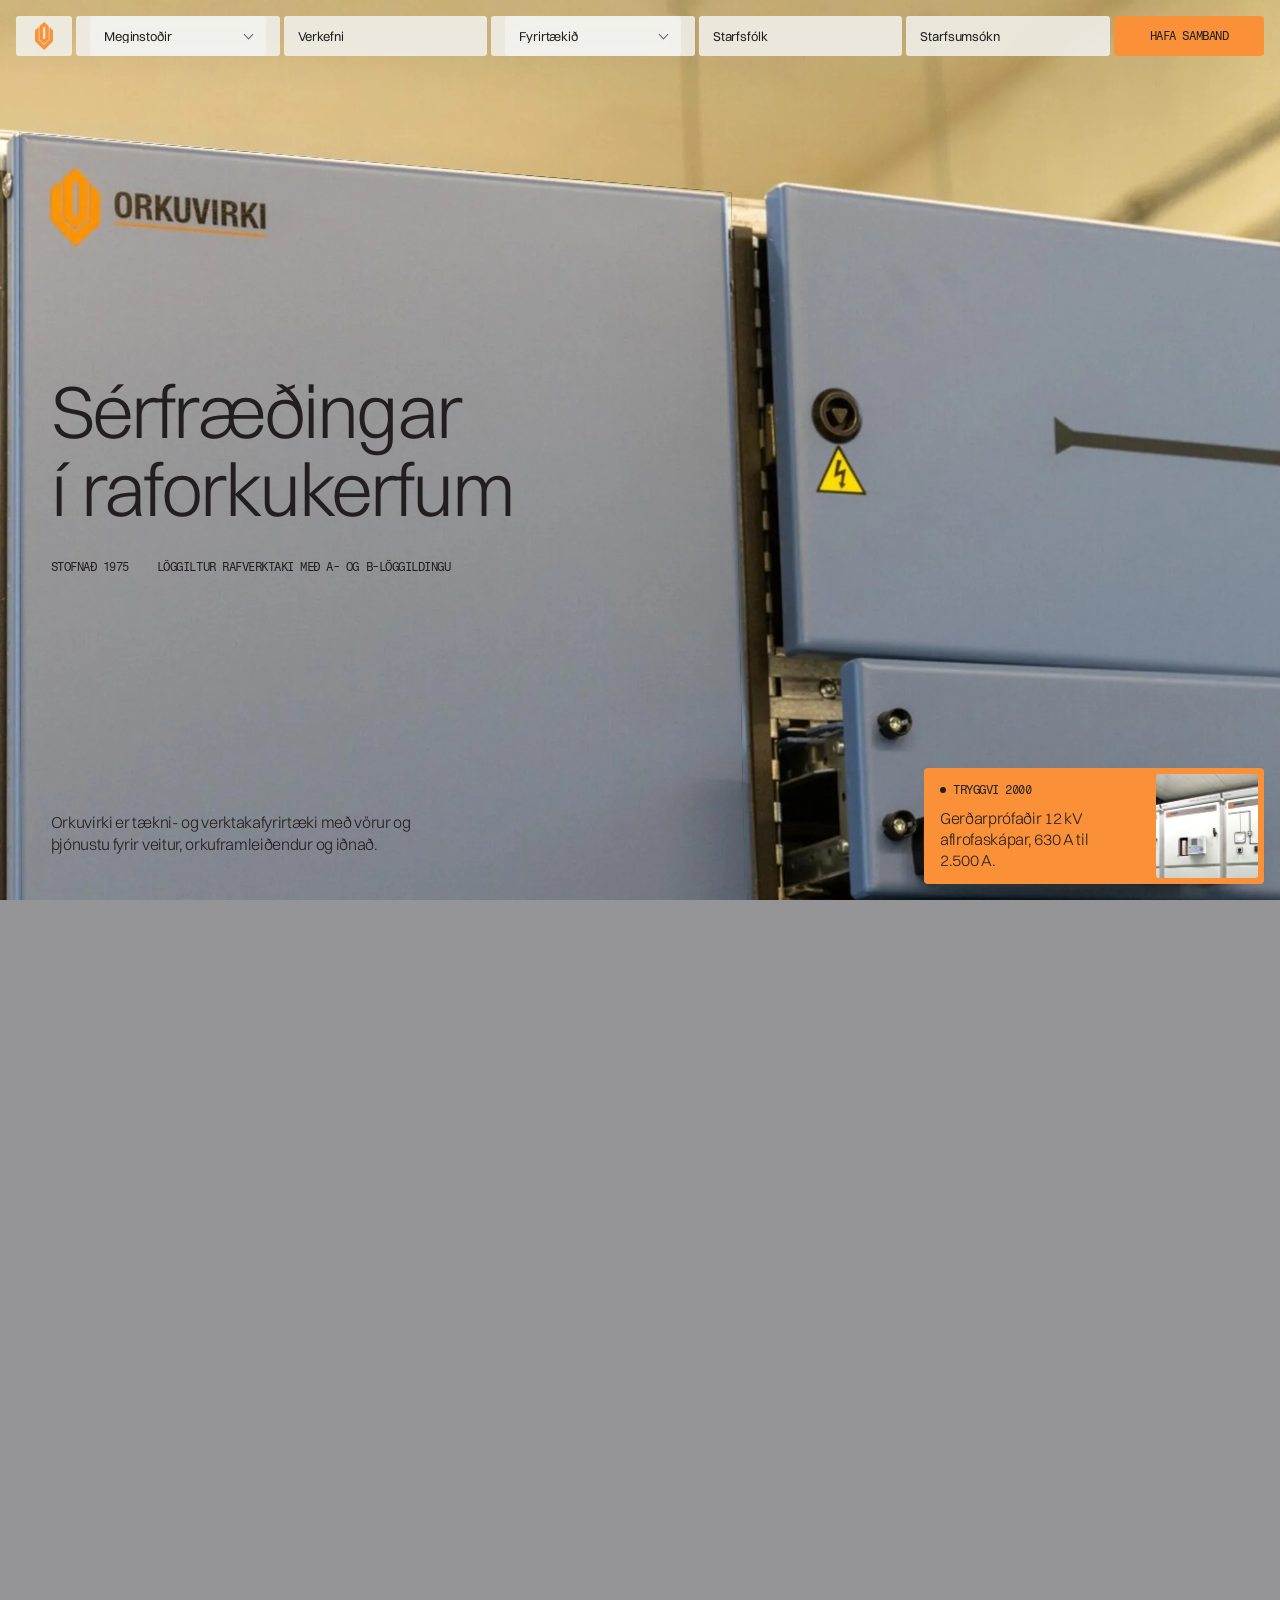
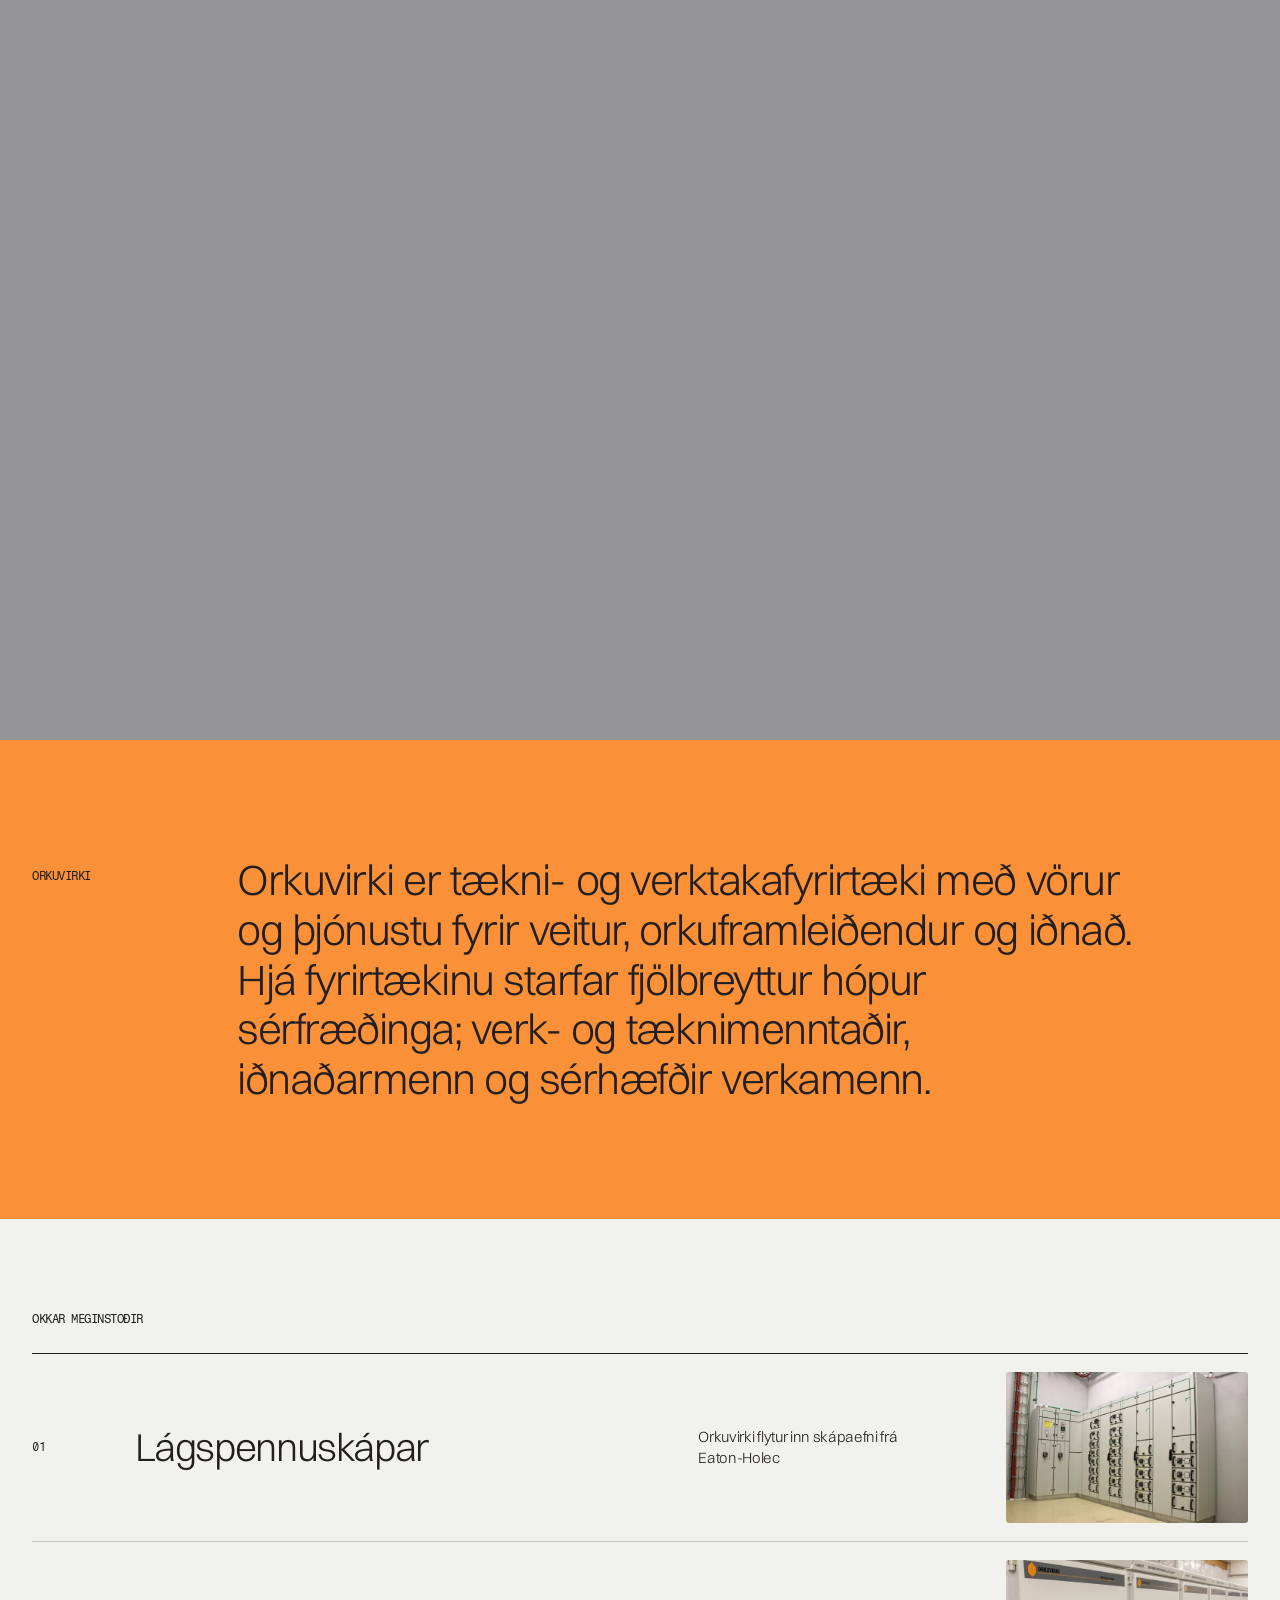
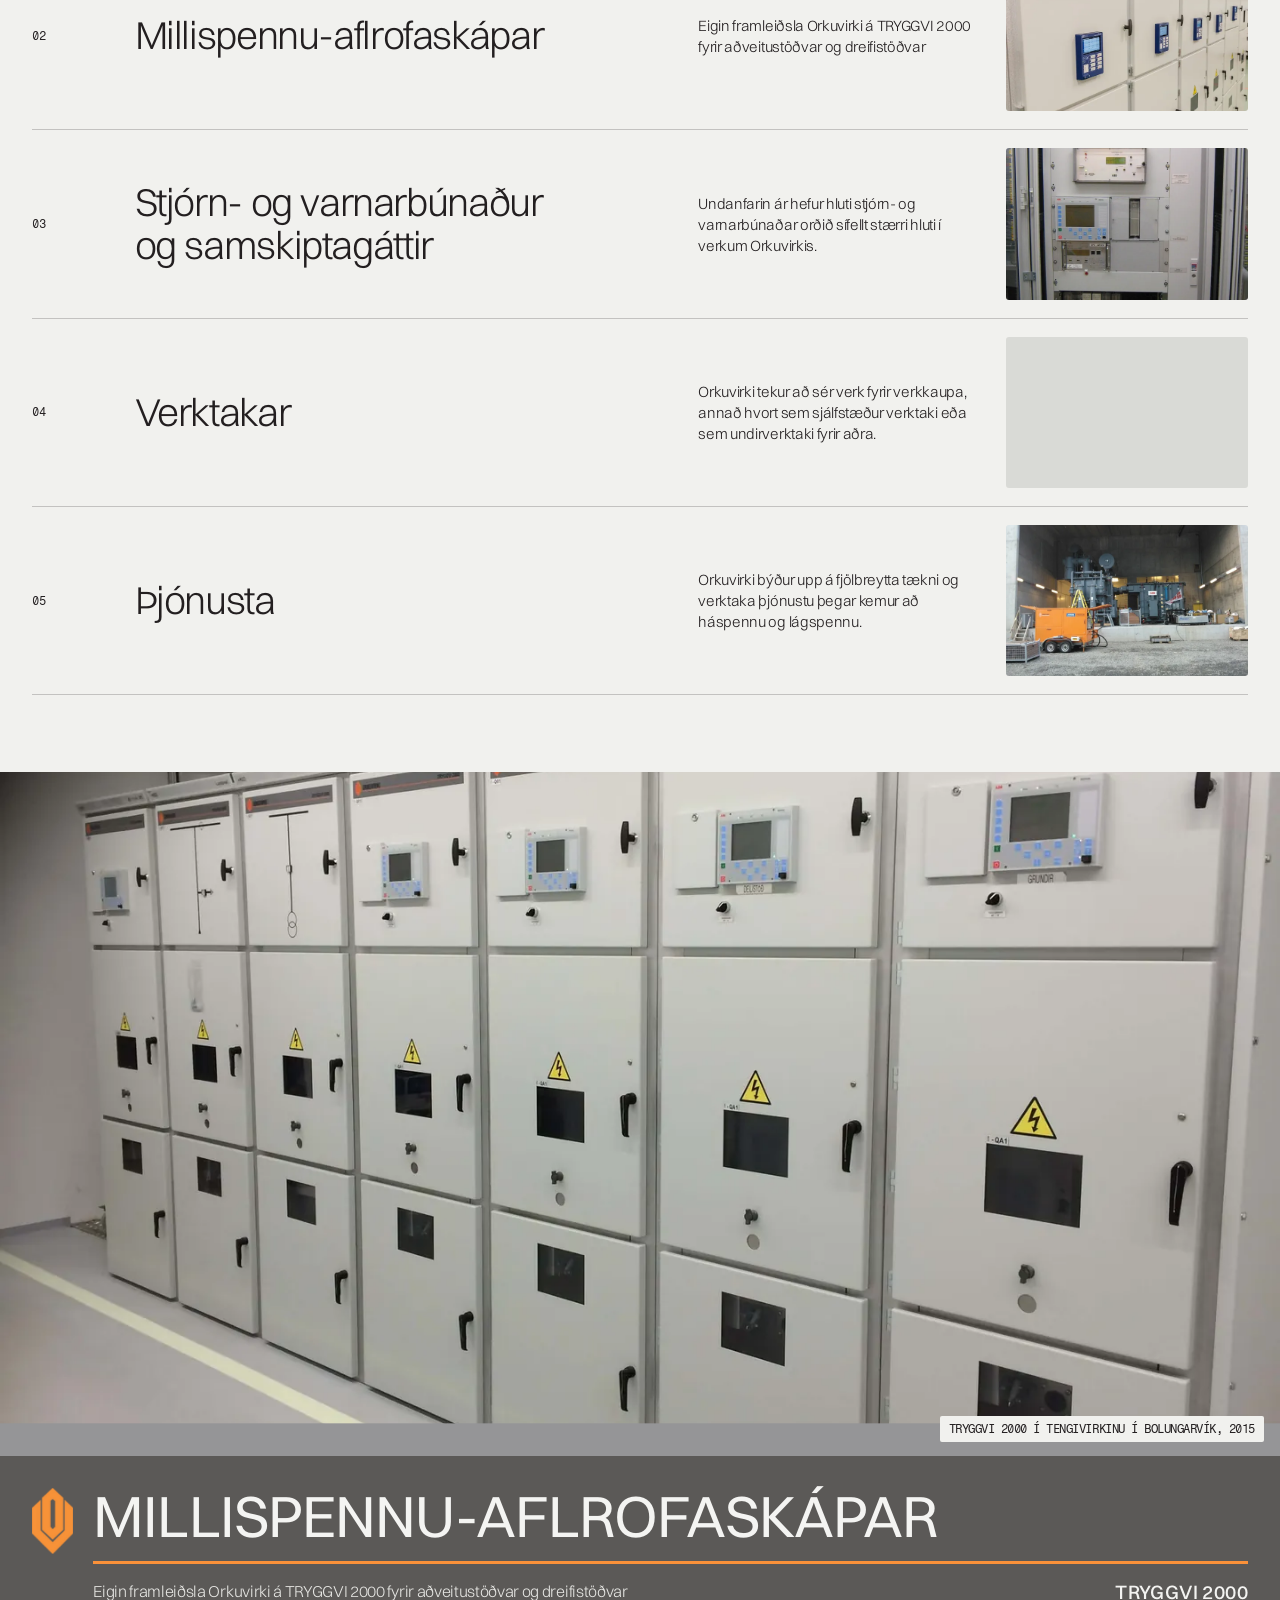
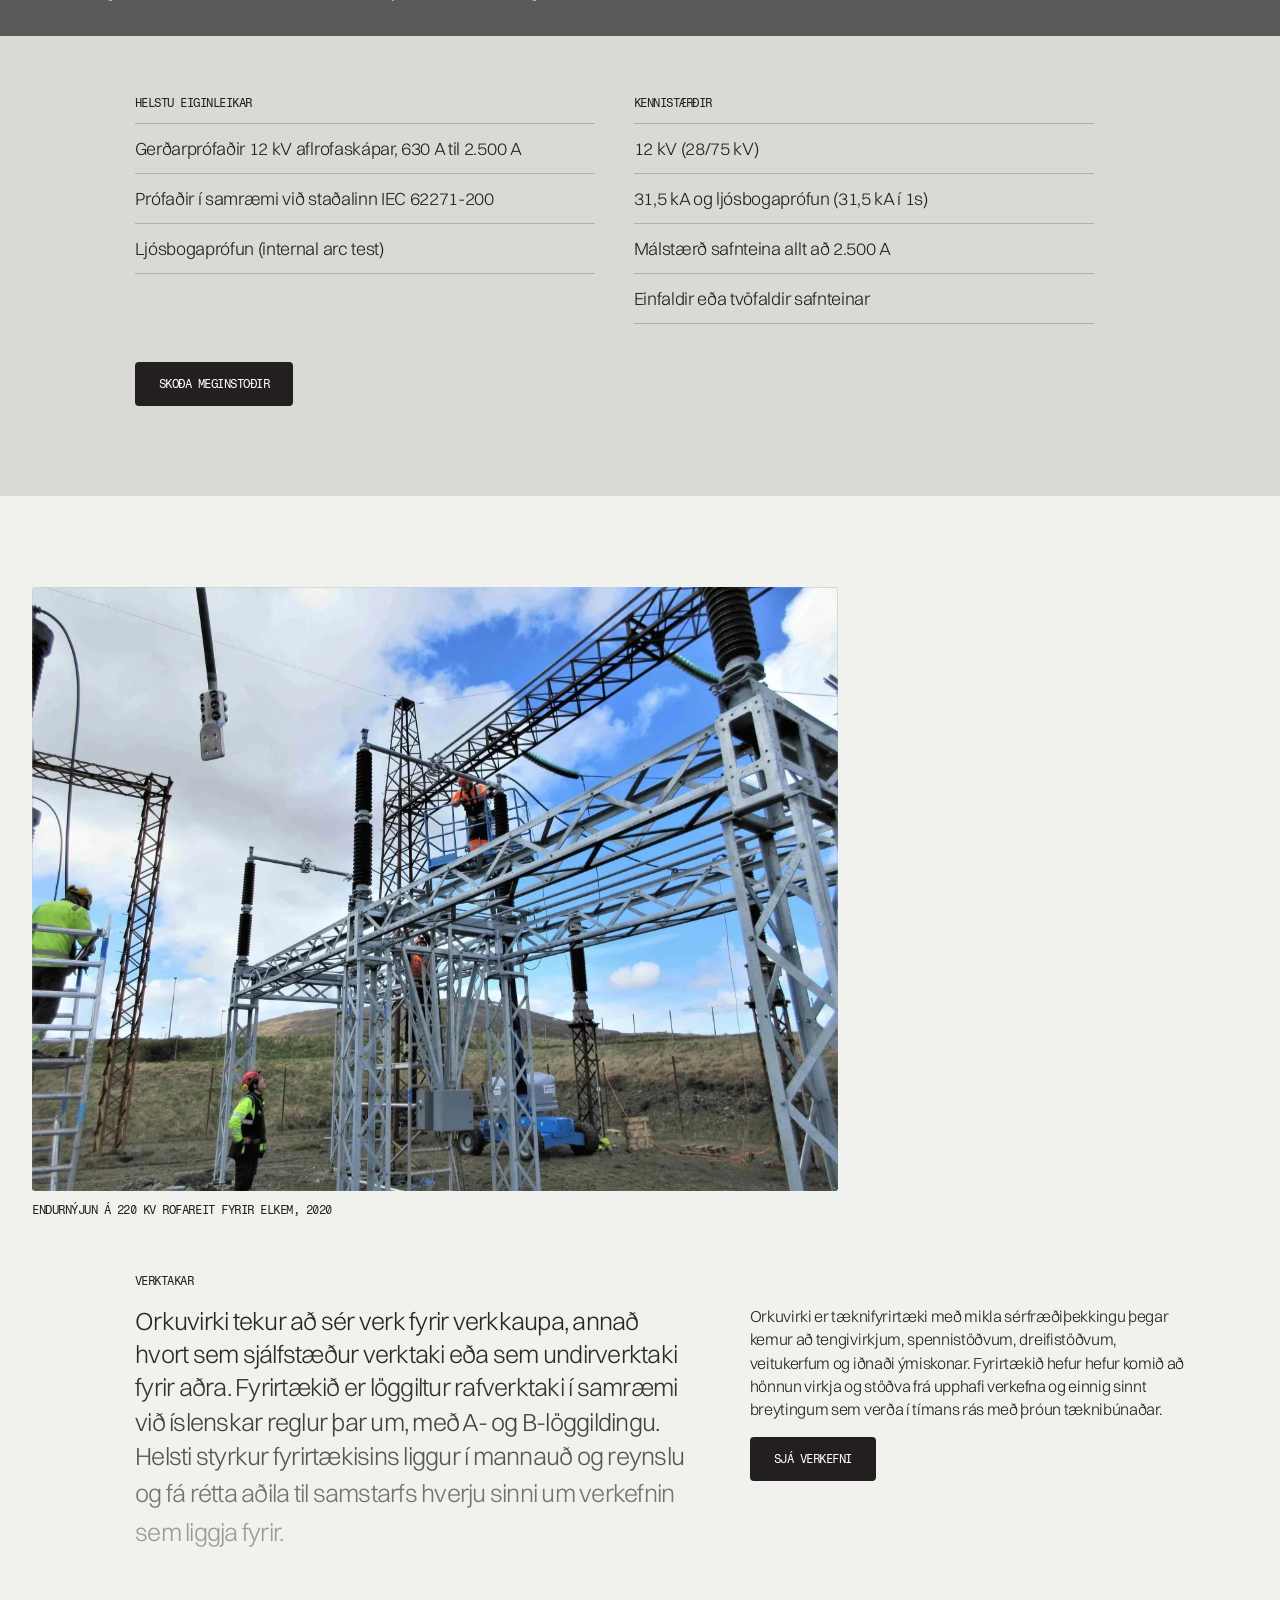
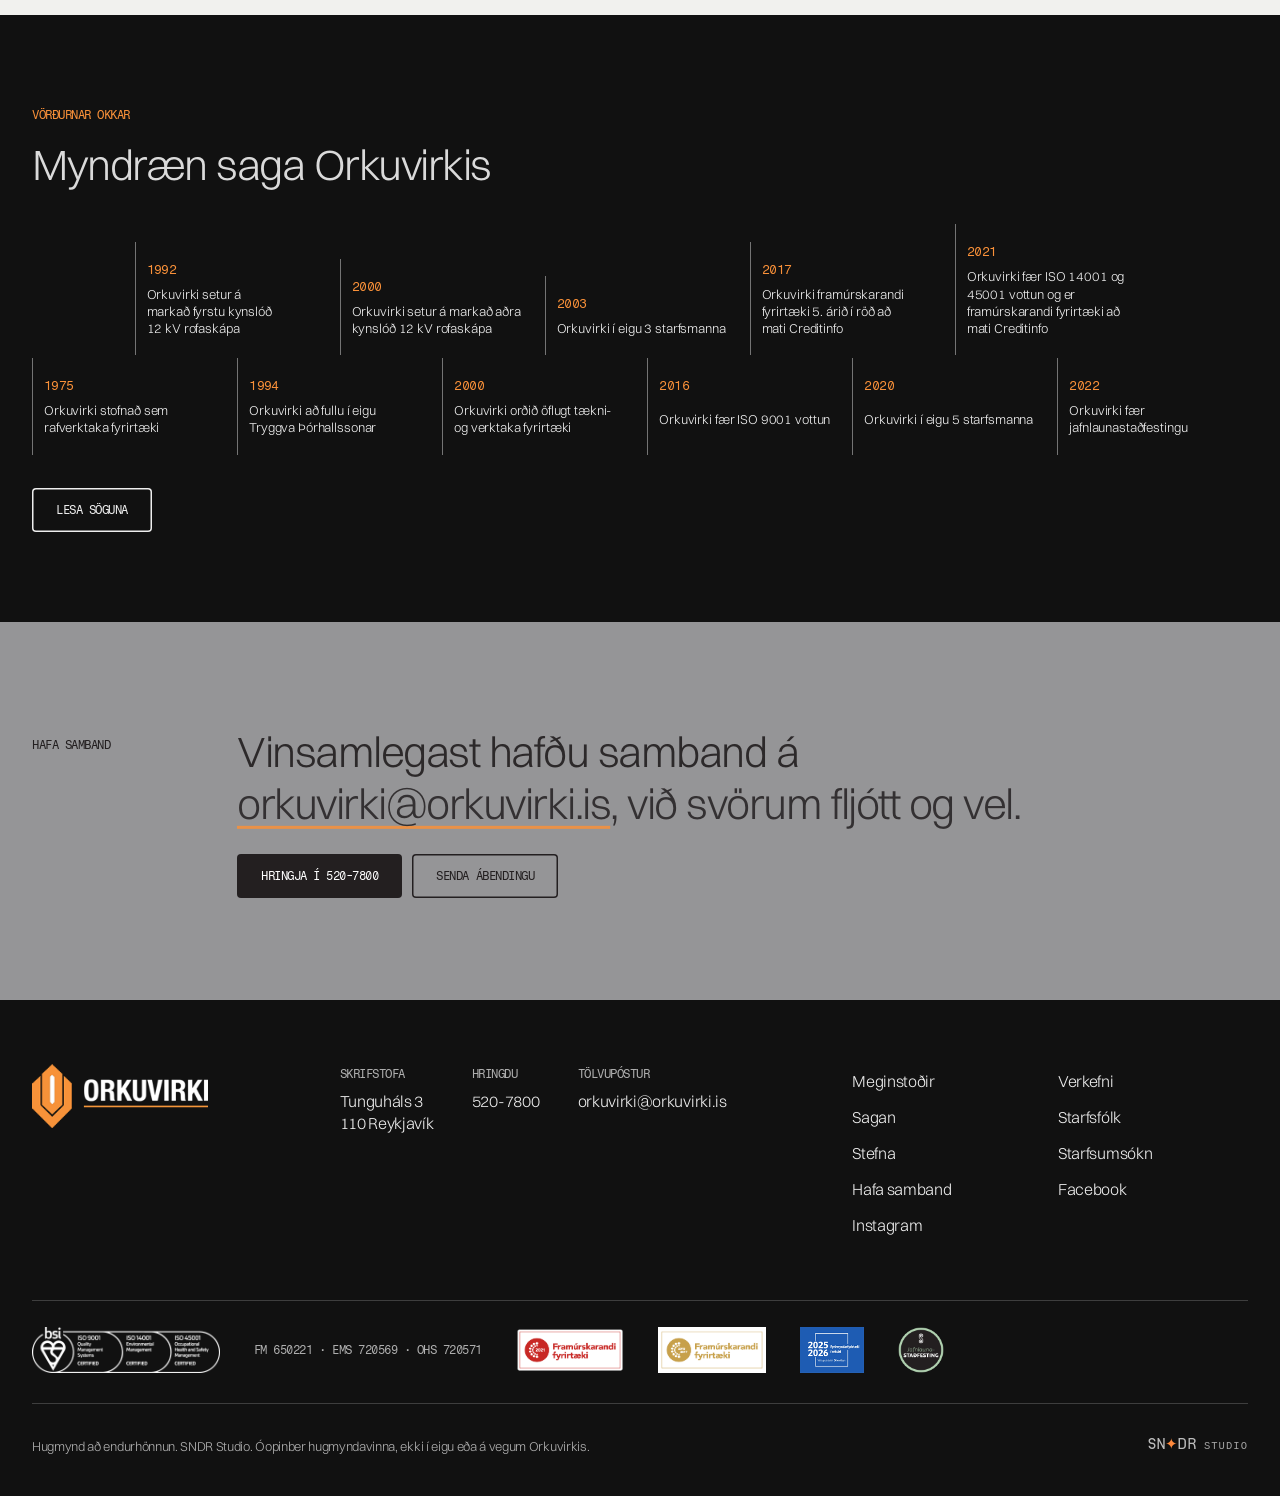
==== index.html @ f38d000d "Deploy cabbf02 (noindex preview)" ====
<!doctype html>
<html lang="is">
<head>
<meta charset="utf-8">
<meta name="viewport" content="width=device-width, initial-scale=1">
<meta name="robots" content="noindex, nofollow">
<title>Orkuvirki | Sérfræðingar í raforkukerfum</title>
<meta name="description" content="Orkuvirki er tækni- og verktakafyrirtæki með vörur og þjónustu fyrir veitur, orkuframleiðendur og iðnað.">
<meta name="theme-color" content="#231f20">
<link rel="icon" type="image/png" sizes="32x32" href="./assets/img/brand/favicon-32.png">
<link rel="apple-touch-icon" sizes="180x180" href="./assets/img/brand/favicon-180.png">
<script>(function () {
  var root = document.documentElement;
  function set(v) { if (root.getAttribute('data-input') !== v) root.setAttribute('data-input', v); }
  addEventListener('pointerdown', function () { set('pointer'); }, true);
  addEventListener('keydown', function (e) {
    if (e.key === 'Shift' || e.key === 'Control' || e.key === 'Alt' || e.key === 'Meta') return;
    set('key');
  }, true);
})();</script>
<script>(function(d){d.classList.add('js');if(!matchMedia('(prefers-reduced-motion: reduce)').matches){d.classList.add('js-motion','pre');setTimeout(function(){d.classList.remove('pre');if(!window.__ovReady)d.classList.remove('js-motion')},4000)}})(document.documentElement)</script>
<link rel="preload" href="./assets/fonts/Switzer-Light.woff2" as="font" type="font/woff2" crossorigin>
<link rel="stylesheet" href="./assets/css/site.css?mwedfxf2">
<link rel="stylesheet" href="./assets/css/sndr.css?mwedfxf2">
</head>
<body class="is-home">
<a class="skip" href="#efni">Beint í efni</a>
<div class="awning" aria-hidden="true"></div>
<header class="bar">
  <a class="bar_tile" href="./" aria-label="Orkuvirki, forsíða"><img class="bar_mark" src="./assets/img/brand/mark.png" width="88" height="142" alt=""><img class="bar_logo" src="./assets/img/brand/logo-light.png" width="220" height="80" alt=""></a>
  <nav class="bar_nav" aria-label="Aðalvalmynd">
      <div class="seg has-menu"><button class="seg_btn" type="button" aria-expanded="false" aria-controls="menu-0"><span>Meginstoðir</span><i aria-hidden="true"></i></button>
        <div class="seg_panel" id="menu-0" tabindex="-1" inert><a href="./meginstodir/">Allar meginstoðir</a><a href="./meginstodir/#lagspennuskapar">Lágspennuskápar</a><a href="./meginstodir/#millispennuskapar">Millispennu-aflrofaskápar</a><a href="./meginstodir/#stjornbunadur">Stjórn- og varnarbúnaður og samskiptagáttir</a><a href="./meginstodir/#verktakar">Verktakar</a><a href="./meginstodir/#thjonusta">Þjónusta</a></div></div>
      <a class="seg" href="./verkefni/"><span>Verkefni</span></a>
      <div class="seg has-menu"><button class="seg_btn" type="button" aria-expanded="false" aria-controls="menu-2"><span>Fyrirtækið</span><i aria-hidden="true"></i></button>
        <div class="seg_panel" id="menu-2" tabindex="-1" inert><a href="./sagan/">Sagan</a><a href="./stefna/">Stefna</a></div></div>
      <a class="seg" href="./starfsfolk/"><span>Starfsfólk</span></a>
      <a class="seg" href="./starfsumsokn/"><span>Starfsumsókn</span></a>
  </nav>
  <a class="bar_cta btn btn--orange" href="./hafa-samband/"><span>Hafa samband</span></a>
  <button class="burger" type="button" aria-expanded="false" aria-controls="sheet" aria-label="Opna valmynd"><span></span><span></span></button>
</header>
<div class="sheet" id="sheet" tabindex="-1" inert>
  <nav class="sheet_nav" aria-label="Valmynd"><div class="sheet_group"><p class="mono">Meginstoðir</p><a href="./meginstodir/">Allar meginstoðir</a><a href="./meginstodir/#lagspennuskapar">Lágspennuskápar</a><a href="./meginstodir/#millispennuskapar">Millispennu-aflrofaskápar</a><a href="./meginstodir/#stjornbunadur">Stjórn- og varnarbúnaður og samskiptagáttir</a><a href="./meginstodir/#verktakar">Verktakar</a><a href="./meginstodir/#thjonusta">Þjónusta</a></div><a class="sheet_big" href="./verkefni/">Verkefni</a><div class="sheet_group"><p class="mono">Fyrirtækið</p><a href="./sagan/">Sagan</a><a href="./stefna/">Stefna</a></div><a class="sheet_big" href="./starfsfolk/">Starfsfólk</a><a class="sheet_big" href="./starfsumsokn/">Starfsumsókn</a><a class="sheet_big" href="./hafa-samband/">Hafa samband</a></nav>
  <p class="sheet_foot"><a href="tel:+3545207800">520-7800</a><a href="mailto:orkuvirki@orkuvirki.is">orkuvirki@orkuvirki.is</a></p>
</div>
<main id="efni">

<section class="door" data-door>
  <div class="door_stage">
    <div class="door_media">
      <img class="door_base" src="./assets/img/door-1920.webp" srcset="./assets/img/door-1200.webp 1200w, ./assets/img/door-1920.webp 1920w" sizes="(min-aspect-ratio: 3/2) 100vw, 150vh" width="1920" height="1280" alt="Skáphurð með merki Orkuvirkis" fetchpriority="high" decoding="async">
      <div class="door_inside">
        <img class="door_cu" src="./assets/img/busbar-1200.webp" srcset="./assets/img/busbar-800.webp 800w, ./assets/img/busbar-1200.webp 1200w" sizes="(min-width: 834px) 56vw, 100vw" width="1200" height="1800" alt="" fetchpriority="high" decoding="async">
        <div class="door_in">
          <p class="d2">Eigin framleiðsla<br>og uppsetning</p>
          <p class="door_in-p">Eigin framleiðsla er einkum gerðarprófaðir aflrofaskápar fyrir háspennu, 12 kV.</p>
        </div>
      </div>
      <div class="door_leaf">
        <img src="./assets/img/door-1920.webp" srcset="./assets/img/door-1200.webp 1200w, ./assets/img/door-1920.webp 1920w" sizes="(min-aspect-ratio: 3/2) 100vw, 150vh" width="1920" height="1280" alt="" fetchpriority="high" decoding="async">
        <div class="door_copy">
          <h1 class="door_h1">Sérfræðingar<br>í raforkukerfum</h1>
          <p class="mono door_spec"><span>Stofnað 1975</span><span>Löggiltur rafverktaki með A- og B-löggildingu</span></p>
          <p class="door_lede">Orkuvirki er tækni- og verktakafyrirtæki með vörur og þjónustu fyrir veitur, orkuframleiðendur og iðnað.</p>
        </div>
      </div>
    </div>
    <a class="card" href="./meginstodir/#millispennuskapar">
      <span class="mono card_l" translate="no">Tryggvi 2000</span>
      <span class="card_p">Gerðarprófaðir 12&nbsp;kV aflrofaskápar, 630&nbsp;A til 2.500&nbsp;A.</span>
      <span class="card_th"><img src="./assets/img/tryggvi-front-800.webp" width="800" height="1168" alt="" fetchpriority="high" decoding="async"></span>
    </a>
  </div>
</section>
<section class="inside-static">
  <img src="./assets/img/busbar-1200.webp" srcset="./assets/img/busbar-800.webp 800w, ./assets/img/busbar-1200.webp 1200w" sizes="100vw" width="1200" height="1800" alt="Koparteinar og einangrarar inni í aflrofaskáp" loading="lazy" decoding="async">
  <div><p class="d2">Eigin framleiðsla og uppsetning</p><p>Eigin framleiðsla er einkum gerðarprófaðir aflrofaskápar fyrir háspennu, 12 kV.</p></div>
</section>

<section class="statement">
  <p class="mono">Orkuvirki</p>
  <p class="statement_p" data-lines="ink">Orkuvirki er tækni- og verktakafyrirtæki með vörur og þjónustu fyrir veitur, orkuframleiðendur og iðnað. Hjá fyrirtækinu starfar fjölbreyttur hópur sérfræðinga; verk- og tæknimenntaðir, iðnaðarmenn og sérhæfðir verkamenn.</p>
</section>

<section class="pillars" aria-labelledby="pillars-h">
  <h2 class="mono" id="pillars-h">Okkar meginstoðir</h2>
  <ol class="prows">
    <li><a class="prow" href="./meginstodir/#lagspennuskapar" data-row>
      <span class="mono prow_n">01</span>
      <span class="prow_t">Lágspennuskápar</span>
      <span class="prow_s">Orkuvirki flytur inn skápaefni frá Eaton-Holec</span>
      <span class="prow_pic"><img src="./assets/img/lowvoltage-1200.webp" srcset="./assets/img/lowvoltage-640.webp 640w, ./assets/img/lowvoltage-1200.webp 1200w" sizes="(min-width: 834px) 18vw, 92vw" width="1200" height="832" alt="Lágspennuskápar í tengirými" loading="lazy" decoding="async"></span>
    </a></li>
    <li><a class="prow" href="./meginstodir/#millispennuskapar" data-row>
      <span class="mono prow_n">02</span>
      <span class="prow_t">Millispennu-aflrofaskápar</span>
      <span class="prow_s">Eigin framleiðsla Orkuvirki á TRYGGVI 2000 fyrir aðveitustöðvar og dreifistöðvar</span>
      <span class="prow_pic"><img src="./assets/img/tryggvi-plate-1200.webp" srcset="./assets/img/tryggvi-plate-640.webp 640w, ./assets/img/tryggvi-plate-1200.webp 1200w" sizes="(min-width: 834px) 18vw, 92vw" width="1200" height="800" alt="TRYGGVI 2000 aflrofaskápar með merki Orkuvirkis" loading="lazy" decoding="async"></span>
    </a></li>
    <li><a class="prow" href="./meginstodir/#stjornbunadur" data-row>
      <span class="mono prow_n">03</span>
      <span class="prow_t">Stjórn- og varnarbúnaður og samskiptagáttir</span>
      <span class="prow_s">Undanfarin ár hefur hluti stjórn- og varnarbúnaðar orðið sífellt stærri hluti í verkum Orkuvirkis.</span>
      <span class="prow_pic"><img src="./assets/img/relay-900.webp" srcset="./assets/img/relay-640.webp 640w, ./assets/img/relay-900.webp 900w" sizes="(min-width: 834px) 18vw, 92vw" width="900" height="1200" alt="Stjórn- og varnarbúnaður í skáp" loading="lazy" decoding="async"></span>
    </a></li>
    <li><a class="prow" href="./meginstodir/#verktakar" data-row>
      <span class="mono prow_n">04</span>
      <span class="prow_t">Verktakar</span>
      <span class="prow_s">Orkuvirki tekur að sér verk fyrir verkkaupa, annað hvort sem sjálfstæður verktaki eða sem undirverktaki fyrir aðra.</span>
      <span class="prow_pic"><img src="./assets/img/elkem-1-1200.webp" srcset="./assets/img/elkem-1-640.webp 640w, ./assets/img/elkem-1-1200.webp 1200w" sizes="(min-width: 834px) 18vw, 92vw" width="1200" height="900" alt="Starfsmenn Orkuvirkis við 220&nbsp;kV rofareit" loading="lazy" decoding="async"></span>
    </a></li>
    <li><a class="prow" href="./meginstodir/#thjonusta" data-row>
      <span class="mono prow_n">05</span>
      <span class="prow_t">Þjónusta</span>
      <span class="prow_s">Orkuvirki býður upp á fjölbreytta tækni og verktaka þjónustu þegar kemur að háspennu og lágspennu.</span>
      <span class="prow_pic"><img src="./assets/img/transformer-1200.webp" srcset="./assets/img/transformer-640.webp 640w, ./assets/img/transformer-1200.webp 1200w" sizes="(min-width: 834px) 18vw, 92vw" width="1200" height="900" alt="Spennir og olíuhreinsibúnaður í stöðvarhúsi" loading="lazy" decoding="async"></span>
    </a></li>
  </ol>
</section>

<section class="tryggvi">
  <figure class="tryggvi_pic"><img src="./assets/img/tryggvi-row-2400.webp" srcset="./assets/img/tryggvi-row-1440.webp 1440w, ./assets/img/tryggvi-row-2400.webp 2400w" sizes="100vw" width="2400" height="1800" alt="Röð af TRYGGVI 2000 aflrofaskápum" loading="lazy" decoding="async" data-parallax>
    <figcaption class="mono">TRYGGVI 2000 í tengivirkinu í Bolungarvík, 2015</figcaption></figure>
  <div class="plate" data-plate>
    <img class="plate_mark" src="./assets/img/brand/mark.png" width="88" height="142" alt="">
    <h2 class="plate_title">Millispennu-aflrofaskápar</h2>
    <span class="plate_rule" aria-hidden="true"></span>
    <p class="plate_sub">Eigin framleiðsla Orkuvirki á TRYGGVI 2000 fyrir aðveitustöðvar og dreifistöðvar</p>
    <p class="plate_tag" translate="no">TRYGGVI 2000</p>
  </div>
  <div class="tryggvi_body">
    <div class="rating" data-rating>
      <div class="rating_g"><p class="mono">Helstu eiginleikar</p><ul class="rating_l"><li>Gerðarprófaðir 12&nbsp;kV aflrofaskápar, 630&nbsp;A til 2.500&nbsp;A</li><li>Prófaðir í samræmi við staðalinn IEC 62271-200</li><li>Ljósbogaprófun (internal arc test)</li></ul></div>
      <div class="rating_g"><p class="mono">Kennistærðir</p><ul class="rating_l"><li>12&nbsp;kV (28/75&nbsp;kV)</li><li>31,5&nbsp;kA og ljósbogaprófun (31,5&nbsp;kA í 1s)</li><li>Málstærð safnteina allt að 2.500&nbsp;A</li><li>Einfaldir eða tvöfaldir safnteinar</li></ul></div>
    </div>
    <a class="btn btn--ink" href="./meginstodir/#millispennuskapar"><span>Skoða meginstoðir</span></a>
  </div>
</section>

<section class="contract">
  <figure class="contract_a" data-rise><img src="./assets/img/elkem-1-1200.webp" srcset="./assets/img/elkem-1-640.webp 640w, ./assets/img/elkem-1-1200.webp 1200w" sizes="(min-width: 834px) 64vw, 100vw" width="1200" height="900" alt="Unnið við 220&nbsp;kV rofareit á Grundartanga" loading="lazy" decoding="async"></figure>
  <figure class="contract_b" data-rise><img src="./assets/img/elkem-4-900.webp" srcset="./assets/img/elkem-4-640.webp 640w, ./assets/img/elkem-4-900.webp 900w" sizes="(min-width: 834px) 32vw, 100vw" width="900" height="1200" alt="Starfsmaður Orkuvirkis í lyftu við rofareitinn" loading="lazy" decoding="async"></figure>
  <p class="mono contract_cap">Endurnýjun á 220 kV rofareit fyrir Elkem, 2020</p>
  <div class="contract_l"><p class="mono">Verktakar</p><p class="d3" data-lines>Orkuvirki tekur að sér verk fyrir verkkaupa, annað hvort sem sjálfstæður verktaki eða sem undirverktaki fyrir aðra. Fyrirtækið er löggiltur rafverktaki í samræmi við íslenskar reglur þar um, með A- og B-löggildingu. Helsti styrkur fyrirtækisins liggur í mannauð og reynslu og fá rétta aðila til samstarfs hverju sinni um verkefnin sem liggja fyrir.</p></div>
  <div class="contract_r"><p data-fade>Orkuvirki er tæknifyrirtæki með mikla sérfræðiþekkingu þegar kemur að tengivirkjum, spennistöðvum, dreifistöðvum, veitukerfum og iðnaði ýmiskonar. Fyrirtækið hefur hefur komið að hönnun virkja og stöðva frá upphafi verkefna og einnig sinnt breytingum sem verða í tímans rás með þróun tæknibúnaðar.</p><p data-fade><a class="btn btn--ink" href="./verkefni/"><span>Sjá verkefni</span></a></p></div>
</section>

<section class="tl" aria-labelledby="tl-h">
  <div class="tl_head"><p class="mono">Vörðurnar okkar</p><h2 class="d2" id="tl-h" data-lines>Myndræn saga Orkuvirkis</h2></div>
  <ol class="tl_list" data-timeline><li><span class="tl_y mono">1975</span><span class="tl_t">Orkuvirki stofnað sem rafverktaka fyrirtæki</span></li><li><span class="tl_y mono">1992</span><span class="tl_t">Orkuvirki setur á markað fyrstu kynslóð 12&nbsp;kV rofaskápa</span></li><li><span class="tl_y mono">1994</span><span class="tl_t">Orkuvirki að fullu í eigu Tryggva Þórhallssonar</span></li><li><span class="tl_y mono">2000</span><span class="tl_t">Orkuvirki setur á markað aðra kynslóð 12&nbsp;kV rofaskápa</span></li><li><span class="tl_y mono">2000</span><span class="tl_t">Orkuvirki orðið öflugt tækni- og verktaka fyrirtæki</span></li><li><span class="tl_y mono">2003</span><span class="tl_t">Orkuvirki í eigu 3 starfsmanna</span></li><li><span class="tl_y mono">2016</span><span class="tl_t">Orkuvirki fær ISO 9001 vottun</span></li><li><span class="tl_y mono">2017</span><span class="tl_t">Orkuvirki framúrskarandi fyrirtæki 5. árið í röð að mati Creditinfo</span></li><li><span class="tl_y mono">2020</span><span class="tl_t">Orkuvirki í eigu 5 starfsmanna</span></li><li><span class="tl_y mono">2021</span><span class="tl_t">Orkuvirki fær ISO 14001 og 45001 vottun og er framúrskarandi fyrirtæki að mati Creditinfo</span></li><li><span class="tl_y mono">2022</span><span class="tl_t">Orkuvirki fær jafnlaunastaðfestingu</span></li></ol>
  <p class="tl_more" data-fade><a class="btn btn--lineoff" href="./sagan/"><span>Lesa söguna</span></a></p>
</section>
<section class="cta">
  <p class="mono">Hafa samband</p>
  <p class="cta_line d2" data-lines>Vinsamlegast hafðu samband á <a href="mailto:orkuvirki@orkuvirki.is">orkuvirki@orkuvirki.is</a>, við svörum fljótt og vel.</p>
  <p class="cta_row" data-fade><a class="btn btn--ink" href="tel:+3545207800"><span>Hringja í 520-7800</span></a><a class="btn btn--line" href="./hafa-samband/"><span>Senda ábendingu</span></a></p>
</section>
</main>
<footer class="foot">
  <div class="foot_top">
    <a class="foot_logo" href="./" aria-label="Orkuvirki, forsíða"><img src="./assets/img/brand/logo-light.png" width="220" height="80" alt="Orkuvirki" loading="lazy"></a>
    <dl class="foot_contact">
      <div><dt class="mono">Skrifstofa</dt><dd>Tunguháls 3<br>110 Reykjavík</dd></div>
      <div><dt class="mono">Hringdu</dt><dd><a href="tel:+3545207800">520-7800</a></dd></div>
      <div><dt class="mono">Tölvupóstur</dt><dd><a href="mailto:orkuvirki@orkuvirki.is">orkuvirki@orkuvirki.is</a></dd></div>
    </dl>
    <nav class="foot_nav" aria-label="Neðanmáls">
      <a href="./meginstodir/">Meginstoðir</a><a href="./verkefni/">Verkefni</a><a href="./sagan/">Sagan</a><a href="./starfsfolk/">Starfsfólk</a><a href="./stefna/">Stefna</a><a href="./starfsumsokn/">Starfsumsókn</a><a href="./hafa-samband/">Hafa samband</a>
      <a href="https://www.facebook.com/ORKUVIRKI/" rel="noopener">Facebook</a><a href="https://www.instagram.com/orkuvirki/" rel="noopener">Instagram</a>
    </nav>
  </div>
  <div class="foot_certs">
    <img src="./assets/img/brand/bsi-white.png" width="400" height="98" alt="BSI: ISO 9001, ISO 14001 og ISO 45001 vottun" loading="lazy">
    <span class="mono">FM 650221 · EMS 720569 · OHS 720571</span>
    <img src="./assets/img/brand/ff-2021.png" width="558" height="238" alt="Framúrskarandi fyrirtæki 2021, Creditinfo" loading="lazy">
    <img src="./assets/img/brand/ff-2013-2017.png" width="558" height="238" alt="Framúrskarandi fyrirtæki 2013 til 2017, Creditinfo" loading="lazy">
    <img src="./assets/img/brand/fyrirmyndar.png" width="124" height="88" alt="Fyrirmyndarfyrirtæki í rekstri 2025 til 2026" loading="lazy">
    <img src="./assets/img/brand/jafnlaun.png" width="568" height="568" alt="Jafnlaunastaðfesting" loading="lazy">
  </div>
  <div class="foot_credit"><p>Hugmynd að endurhönnun. SNDR Studio. Óopinber hugmyndavinna, ekki í eigu eða á vegum Orkuvirkis.</p><a class="sndr-badge" href="https://sndrstudio.is" target="_blank" rel="noreferrer"
  aria-label="Hannað af SNDR Studio" data-logotype
  style="--sndr-ink:rgba(255,255,255,0.72);--sndr-ember:#FF8A3D">
  <span class="sndr-badge-mark">SN<span class="sndr-badge-star">✦</span>DR</span>
  <span class="sndr-badge-studio">STUDIO</span>
</a></div>
</footer>
<script src="./assets/vendor/gsap.min.js" defer></script>
<script src="./assets/vendor/ScrollTrigger.min.js" defer></script>
<script src="./assets/vendor/SplitText.min.js" defer></script>
<script src="./assets/vendor/lenis.min.js" defer></script>
<script src="./assets/js/site.js?mwedfxf2" defer></script>
</body>
</html>
---- assets/css/site.css ----
/* Orkuvirki prototype. Tokens and sources: _docs/orkuvirki-2026-11-12/DESIGN.md. Grid and type scale after ON Energy
   (24 columns, gutter 1.1111vw, outer 2.5vw; one breakpoint at 834px). Colours sampled from their own cabinets. */
@font-face{font-family:Switzer;src:url(../fonts/Switzer-Light.woff2) format("woff2");font-weight:300;font-display:swap}
@font-face{font-family:Switzer;src:url(../fonts/Switzer-Regular.woff2) format("woff2");font-weight:400;font-display:swap}
@font-face{font-family:Switzer;src:url(../fonts/Switzer-Medium.woff2) format("woff2");font-weight:500;font-display:swap}
@font-face{font-family:"Fragment Mono";src:url(../fonts/fragment-mono-v6-latin_latin-ext-regular.woff2) format("woff2");font-weight:400;font-display:swap}

:root{
  --ink:#231f20;--orange:#fa9139;--door:#959597;--plate:#5b5957;--cabinet:#d9dad6;--paper:#f1f1ee;--night:#111;--off:#eee;
  --glass:rgba(241,241,238,.86);--hair:rgba(35,31,32,.22);
  --g:1.1111vw;--o:2.5vw;--edge:max(3.75vw,5.625svh);
  --ease-out:cubic-bezier(.16,1,.3,1);--ease-io:cubic-bezier(.87,0,.13,1);
  --sans:Switzer,"Helvetica Neue",Arial,sans-serif;--mono:"Fragment Mono",ui-monospace,Menlo,monospace;
}
@view-transition{navigation:auto}
::view-transition-old(root),::view-transition-new(root){animation-duration:.25s}

*,*:before,*:after{box-sizing:border-box}
html{background:var(--ink);-webkit-text-size-adjust:100%;scroll-padding-top:84px}
body{margin:0;background:var(--ink);color:var(--ink);font:300 clamp(16px,1.18vw,20px)/1.45 var(--sans);letter-spacing:-.02em;overflow-x:clip;-webkit-font-smoothing:antialiased;text-rendering:optimizeLegibility}
main{display:block;background:var(--paper)}
img{display:block;max-width:100%;height:auto}
a{color:inherit;text-underline-offset:.16em}
p{margin:0 0 1em}p:last-child{margin-bottom:0}
h1,h2,h3{margin:0;font-weight:300}
figure{margin:0}
button,input,textarea{font:inherit;color:inherit;letter-spacing:inherit}
/* focus ring: ink on light, grey and orange grounds (orange on paper is only 1.9:1), orange on dark grounds (8.25:1) */
:focus-visible{outline:2px solid var(--ring,var(--ink));outline-offset:3px}
.foot,.tl,.phead,.plate,.sheet,.inside-static,.door_in{--ring:var(--orange)}
:root{color-scheme:light}
html{-webkit-tap-highlight-color:rgba(250,145,57,.22)}
a,button,label,input,textarea{touch-action:manipulation}
h1,h2,.d1,.d2,.prow_t,.plate_title{text-wrap:balance}
p,li,dd{text-wrap:pretty}
/* focus-guard.css (pairs with the inline focus-guard.js): no ring after a tap or click, every ring for the keyboard */
html[data-input="pointer"] :focus-visible:not(input):not(textarea):not(select):not([contenteditable="true"]){outline:none}
[tabindex="-1"]:focus{outline:none}

.mono{font:400 12px/20px var(--mono);letter-spacing:-.04em;text-transform:uppercase;margin:0}
.d1{font-size:clamp(40px,5.83vw,112px);line-height:1.05;letter-spacing:-.035em;word-spacing:.06em}
.d2{font-size:clamp(30px,3.333vw,64px);line-height:1.16;letter-spacing:-.035em;word-spacing:.05em;margin:0}
.d3{font-size:clamp(22px,1.95vw,38px);line-height:1.26;letter-spacing:-.03em;margin:0 0 .8em}
.lead{font-size:clamp(18px,1.39vw,27px);line-height:1.36}
.skip{position:absolute;left:16px;top:-80px;z-index:99;background:var(--orange);color:var(--ink);padding:12px 16px;border-radius:4px;text-decoration:none}
.skip:focus{top:16px}

/* ---------- buttons (40px high, 4px radius, fill slides in: ON Energy) ---------- */
.btn{position:relative;isolation:isolate;display:inline-flex;align-items:center;justify-content:center;min-height:44px;padding:0 24px;border:0;border-radius:4px;overflow:hidden;cursor:pointer;text-decoration:none;font:400 12px/1 var(--mono);letter-spacing:-.04em;text-transform:uppercase;white-space:nowrap}
.btn span{position:relative;z-index:2;transition:color .3s var(--ease-io)}
.btn:before{content:"";position:absolute;inset:0;z-index:1;transform:translateX(-101%);transition:transform .4s var(--ease-io)}
.btn:active{transform:scale(.98)}
.btn--orange{background:var(--orange);color:var(--ink)}.btn--orange:before{background:var(--ink)}
.btn--ink{background:var(--ink);color:#fff}.btn--ink:before{background:var(--orange)}
.btn--line{box-shadow:inset 0 0 0 1.5px var(--ink);color:var(--ink)}.btn--line:before{background:var(--ink)}
.btn--lineoff{box-shadow:inset 0 0 0 1.5px var(--off);color:var(--off)}.btn--lineoff:before{background:var(--off)}
.btn:focus-visible:before{transform:none}
.btn--orange:focus-visible span,.btn--line:focus-visible span{color:#fff}.btn--ink:focus-visible span,.btn--lineoff:focus-visible span{color:var(--ink)}
@media (hover:hover) and (pointer:fine){
  .btn:hover:before{transform:none}
  .btn--orange:hover span,.btn--line:hover span{color:#fff}.btn--ink:hover span,.btn--lineoff:hover span{color:var(--ink)}
}

/* ---------- chrome, desktop: the segmented bar of the pick. Constant, never moves. ---------- */
.awning{display:none}
.bar{position:fixed;z-index:60;left:16px;right:16px;top:16px;height:40px;display:grid;grid-template-columns:56px minmax(0,1fr) 150px;gap:4px}
.bar_tile{display:grid;place-items:center;border-radius:3px;background:var(--glass);-webkit-backdrop-filter:blur(14px);backdrop-filter:blur(14px)}
.bar_mark{height:28px;width:auto}.bar_logo{display:none}
.bar_nav{display:grid;grid-template-columns:repeat(5,minmax(0,1fr));gap:4px}
.has-menu{position:relative}
.seg,.seg_btn{display:flex;align-items:center;justify-content:space-between;gap:8px;width:100%;height:40px;padding:0 14px;border:0;border-radius:3px;background:var(--glass);-webkit-backdrop-filter:blur(14px);backdrop-filter:blur(14px);color:var(--ink);font:400 13px/1 var(--sans);letter-spacing:-.01em;text-decoration:none;text-align:left;cursor:pointer;transition:background-color .2s ease}
.seg span,.seg_btn span{white-space:nowrap;overflow:hidden;text-overflow:ellipsis}
.seg_btn i{flex:none;width:7px;height:7px;border-right:1.5px solid currentColor;border-bottom:1.5px solid currentColor;transform:translateY(-2px) rotate(45deg);opacity:.65;transition:transform .35s var(--ease-io)}
.seg_btn[aria-expanded="true"] i{transform:translateY(2px) rotate(225deg)}
.seg[aria-current="page"] span:before,.seg_btn[data-current] span:before{content:"";display:inline-block;width:6px;height:6px;margin-right:8px;background:var(--orange);vertical-align:1px}
.seg_panel{position:absolute;left:0;top:calc(100% + 4px);width:100%;min-width:250px;padding:6px;border-radius:3px;background:rgba(241,241,238,.97);display:grid;gap:2px;clip-path:inset(0 0 100% 0);visibility:hidden;transition:clip-path .3s var(--ease-io),visibility 0s .3s}
.seg_panel.is-open{clip-path:inset(0);visibility:visible;transition:clip-path .45s var(--ease-io)}
.seg_panel a{display:flex;align-items:center;min-height:40px;padding:6px 8px;border-radius:2px;font:400 14px/1.25 var(--sans);letter-spacing:-.01em;text-decoration:none;opacity:0;transform:translateY(12px);transition:opacity .2s,transform .2s,background-color .2s}
.seg_panel.is-open a{opacity:1;transform:none;transition:opacity .3s,transform .5s var(--ease-out),background-color .2s}
.seg_panel.is-open a:nth-child(1){transition-delay:.08s,.08s,0s}.seg_panel.is-open a:nth-child(2){transition-delay:.11s,.11s,0s}.seg_panel.is-open a:nth-child(3){transition-delay:.14s,.14s,0s}
.seg_panel.is-open a:nth-child(4){transition-delay:.17s,.17s,0s}.seg_panel.is-open a:nth-child(5){transition-delay:.2s,.2s,0s}.seg_panel.is-open a:nth-child(6){transition-delay:.23s,.23s,0s}
.seg_panel a[aria-current="page"]{box-shadow:inset 2px 0 0 var(--orange)}
.bar_cta{min-height:40px;height:40px}
.burger,.sheet{display:none}
@media (hover:hover) and (pointer:fine){.seg:hover,.seg_btn:hover,.bar_tile:hover{background:#fff}.seg_panel a:hover{background:var(--cabinet)}}

/* ---------- the door: first screen and signature scene ---------- */
.door{position:relative;background:var(--door)}
.door_stage{position:relative;height:100svh;min-height:540px;overflow:hidden}
.door_media{position:absolute;left:0;top:0;height:max(100%,66.667vw);aspect-ratio:3/2;perspective:1800px;perspective-origin:28% 50%}
.door_media img{position:absolute;inset:0;width:100%;height:100%;object-fit:cover}
.door_inside,.door_leaf{position:absolute;inset:0;clip-path:polygon(1.42% 14.75%,54.17% 21.38%,55.17% 100%,1.58% 100%)}
.door_inside{display:none;background:#0b0b0b}
.door_media .door_cu{left:1.42%;top:14.75%;width:53.75%;height:85.25%;object-position:50% 28%;filter:brightness(.6)}
.door_leaf{--shade:0;transform-origin:1.5% 50%;backface-visibility:hidden;-webkit-backface-visibility:hidden}
.door_leaf:after{content:"";position:absolute;inset:0;background:#000;opacity:var(--shade);pointer-events:none}
.door_copy{position:absolute;left:var(--edge);top:41.3svh;height:calc(58.7svh - 44px);min-height:240px;width:calc(100vw - var(--edge) - 16px);display:flex;flex-direction:column;align-items:flex-start;color:var(--ink)}
.door_h1{font-size:clamp(40px,5.83vw,112px);line-height:1.05;letter-spacing:-.035em;word-spacing:.06em}
.door_spec{display:flex;flex-wrap:wrap;gap:2px 28px;margin-top:clamp(18px,2.2vw,40px)}
.door_lede{margin:auto 0 0;max-width:23.5em;font-size:clamp(16px,1.18vw,22px);line-height:1.42}
.door_in{position:absolute;left:var(--edge);top:27svh;width:min(42vw,600px);padding:clamp(18px,1.8vw,30px) clamp(18px,2vw,34px) clamp(20px,2vw,34px);border-radius:3px;background:var(--plate);color:#f4f4f2}
.door_in-p{margin-top:1.2em;max-width:22em}
.card{--cw:clamp(340px,25.83vw,500px);position:absolute;z-index:3;right:16px;bottom:16px;width:var(--cw);min-height:clamp(116px,8.61vw,166px);padding:clamp(12px,.97vw,18px) calc(var(--cw)*.3 + 20px) clamp(12px,.97vw,18px) clamp(14px,1.25vw,24px);border-radius:4px;background:var(--orange);color:var(--ink);text-decoration:none;display:block}
.card_l{display:flex;align-items:center;gap:7px}.card_l:before{content:"";width:6px;height:6px;border-radius:50%;background:var(--ink)}
.card_p{display:block;margin-top:8px;font-size:clamp(16px,1.18vw,22px);line-height:1.3}
.card_th{position:absolute;right:6px;top:6px;bottom:6px;width:30%;border-radius:3px;overflow:hidden}
.card_th img{width:100%;height:100%;object-fit:cover;object-position:50% 10%;transform:scale(1.9);transform-origin:50% 12%;transition:transform .8s var(--ease-out)}
@media (hover:hover) and (pointer:fine){.card:hover .card_th img{transform:scale(2.05)}}
.inside-static{background:var(--night);color:var(--off);display:grid;grid-template-columns:1fr 1fr;align-items:center}
.inside-static img{width:100%;height:min(80svh,60vw);object-fit:cover;object-position:50% 28%}
.inside-static div{padding:var(--o) calc(var(--o)*2)}
.inside-static p:last-child{margin-top:1.2em;max-width:22em}
/* with motion: the stage pins and the scroll opens the door */
.js-motion .door{height:260svh}
.js-motion .door_stage{position:sticky;top:0}
.js-motion .door_inside{display:block}
.js-motion .inside-static{display:none}

/* ---------- statement ---------- */
.statement{background:var(--orange);padding:clamp(72px,9vw,168px) var(--o);display:grid;grid-template-columns:repeat(24,minmax(0,1fr));column-gap:var(--g)}
.statement .mono{grid-column:1/5;padding-top:.9em}
.statement_p{grid-column:5/23;margin:0;font-size:clamp(26px,3.333vw,64px);line-height:1.167;letter-spacing:-.035em;word-spacing:.05em}

/* ---------- five pillars as a ruled index, picture always visible ---------- */
.pillars{background:var(--paper);padding:clamp(64px,7vw,132px) var(--o) clamp(56px,6vw,112px)}
.prows{list-style:none;margin:24px 0 0;padding:0;border-top:1px solid var(--ink)}
.prow{position:relative;display:grid;grid-template-columns:repeat(24,minmax(0,1fr));column-gap:var(--g);align-items:center;padding:18px 0;border-bottom:1px solid var(--hair);text-decoration:none}
.prow:after{content:"";position:absolute;left:0;right:0;bottom:-1px;height:3px;background:var(--orange);transform:scaleX(0);transform-origin:0 50%;transition:transform .5s var(--ease-io)}
.prow_n{grid-column:1/3}
.prow_t{grid-column:3/14;font-size:clamp(28px,3.06vw,58px);line-height:1.1;letter-spacing:-.035em;word-spacing:.05em}
.prow_s{grid-column:14/20;font-size:clamp(15px,1.11vw,19px);line-height:1.4;padding-right:1em}
.prow_pic{grid-column:20/25;aspect-ratio:16/10;border-radius:3px;overflow:hidden;background:var(--cabinet)}
.prow_pic img{width:100%;height:100%;object-fit:cover;transition:transform .8s var(--ease-out)}
.prow:focus-visible:after{transform:none}
@media (hover:hover) and (pointer:fine){.prow:hover:after{transform:none}.prow:hover .prow_pic img{transform:scale(1.04)}}

/* ---------- nameplate band + rating plate ---------- */
.plate{background:var(--plate);color:#f4f4f2;display:grid;grid-template-columns:auto minmax(0,1fr) auto;column-gap:clamp(14px,1.6vw,30px);align-items:start;padding:clamp(22px,2.2vw,42px) var(--o) clamp(24px,2.5vw,46px);scroll-margin-top:72px}
.plate_mark{grid-column:1;grid-row:1/4;width:auto;height:clamp(46px,5.14vw,98px);margin-top:.3vw}
.plate_title{grid-column:2/4;font-weight:400;font-size:clamp(27px,4.58vw,88px);line-height:1.1;letter-spacing:-.015em;text-transform:uppercase;overflow-wrap:break-word}
.plate_rule{grid-column:2/4;height:3px;margin:clamp(10px,1vw,18px) 0 clamp(12px,1.2vw,22px);background:var(--orange);transform-origin:0 50%}
.plate_sub{grid-column:2;margin:0;max-width:34em;color:#e6e6e3}
.plate_tag{grid-column:3;margin:0;text-align:right;font-weight:500;font-size:clamp(15px,1.53vw,28px);line-height:1.25;letter-spacing:.02em;text-transform:uppercase}
.rating{display:grid;grid-template-columns:repeat(auto-fit,minmax(min(100%,300px),1fr));gap:clamp(28px,3vw,60px);align-items:start}
.rating_g .mono{padding-bottom:10px}
.rating_l{list-style:none;margin:0;padding:0;font-variant-numeric:tabular-nums}
.rating_l li{padding:13px 0;border-top:1px solid var(--hair);font-size:clamp(17px,1.39vw,25px);line-height:1.3}
.rating_l li:last-child{border-bottom:1px solid var(--hair)}
.rules{list-style:none;margin:10px 0 0;padding:0}
.rules li{padding:12px 0;border-top:1px solid var(--hair);line-height:1.4}.rules li:last-child{border-bottom:1px solid var(--hair)}

.tryggvi{background:var(--cabinet)}
.tryggvi_pic{position:relative;height:min(76svh,58vw);min-height:300px;overflow:hidden;background:var(--door)}
.tryggvi_pic img{width:100%;height:116%;margin-top:-8%;object-fit:cover;object-position:50% 20%}
.tryggvi_pic figcaption{position:absolute;right:16px;bottom:14px;padding:3px 9px;border-radius:2px;background:var(--paper)}
.tryggvi_body{display:grid;grid-template-columns:repeat(24,minmax(0,1fr));column-gap:var(--g);padding:clamp(40px,4.4vw,88px) var(--o) clamp(64px,7vw,132px)}
.tryggvi_body .rating{grid-column:3/22}
.tryggvi_body .btn{grid-column:3/12;justify-self:start;margin-top:clamp(28px,3vw,52px)}

/* ---------- contracting ---------- */
.contract{background:var(--paper);padding:clamp(64px,7vw,132px) var(--o);display:grid;grid-template-columns:repeat(24,minmax(0,1fr));column-gap:var(--g);align-items:stretch}
.contract_a{grid-column:1/17}.contract_b{grid-column:17/25;position:relative}
.contract_a img{width:100%;aspect-ratio:4/3;object-fit:cover;border-radius:3px}
.contract_b img{position:absolute;inset:0;width:100%;height:100%;object-fit:cover;border-radius:3px}
.contract_cap{grid-column:1/25;margin:10px 0 clamp(36px,4vw,76px)}
.contract_l{grid-column:3/14}.contract_l .mono{margin-bottom:14px}
.contract_r{grid-column:15/24;padding-top:34px}

/* ---------- timeline: their eleven milestones on one rule ---------- */
.tl{background:var(--night);color:var(--off);padding:clamp(64px,7vw,132px) var(--o)}
.tl_head .mono{color:var(--orange);margin-bottom:12px}
.tl_list{--p:1;position:relative;list-style:none;margin:clamp(40px,4.4vw,84px) 0 0;padding:0;display:grid;grid-template-columns:repeat(12,minmax(0,1fr));grid-template-rows:auto 3px auto;column-gap:var(--g)}
.tl_list:before{content:"";grid-column:1/-1;grid-row:2;background:var(--orange);transform:scaleX(var(--p));transform-origin:0 50%}
.tl_list li{grid-column:var(--c)/span 2;position:relative;display:grid;gap:6px;padding:0 6px 0 12px;transition:opacity .5s ease,transform .7s var(--ease-out)}
.tl_list li:before{content:"";position:absolute;left:0;width:1px;height:calc(100% + 18px);background:rgba(238,238,238,.45)}
.tl_list li:nth-child(odd){grid-row:3;padding-top:18px}.tl_list li:nth-child(odd):before{top:0}
.tl_list li:nth-child(even){grid-row:1;align-self:end;padding-bottom:18px}.tl_list li:nth-child(even):before{bottom:0}
.tl_list li:nth-child(1){--c:1}.tl_list li:nth-child(2){--c:2}.tl_list li:nth-child(3){--c:3}.tl_list li:nth-child(4){--c:4}.tl_list li:nth-child(5){--c:5}.tl_list li:nth-child(6){--c:6}
.tl_list li:nth-child(7){--c:7}.tl_list li:nth-child(8){--c:8}.tl_list li:nth-child(9){--c:9}.tl_list li:nth-child(10){--c:10}.tl_list li:nth-child(11){--c:11}
.tl_y{color:var(--orange);font-size:13px}
.tl_t{font-size:clamp(13px,1.02vw,17px);line-height:1.32;letter-spacing:-.01em}
.js-motion .tl_list li:not(.is-on){opacity:0;transform:translateY(14px)}
.js-motion .tl_list li:nth-child(even):not(.is-on){transform:translateY(-14px)}
.tl_more{margin-top:clamp(36px,4vw,72px)}
.tl--page{padding-bottom:clamp(72px,8vw,150px)}

/* ---------- contact band ---------- */
.cta{background:var(--door);padding:clamp(72px,8vw,150px) var(--o);display:grid;grid-template-columns:repeat(24,minmax(0,1fr));column-gap:var(--g);row-gap:clamp(22px,2.4vw,40px)}
.cta .mono{grid-column:1/5;padding-top:.9em}
.cta_line{grid-column:5/23}
/* break-word, not anywhere: "anywhere" adds wrap opportunities that the balancer uses, which sent the comma after the address to the next line */
.cta_line a,.reach_line a{text-decoration-color:var(--orange);text-decoration-thickness:.07em;overflow-wrap:break-word}
.cta_row{grid-column:5/23;display:flex;flex-wrap:wrap;gap:10px;margin:0}

/* ---------- sub-page heads ---------- */
.phead{background:var(--night);color:var(--off)}
.phead_pic{height:clamp(280px,56svh,640px);overflow:hidden}
.phead_pic img{width:100%;height:100%;object-fit:cover}
.phead_txt{display:grid;grid-template-columns:repeat(24,minmax(0,1fr));column-gap:var(--g);align-items:end;padding:clamp(28px,3vw,56px) var(--o) clamp(34px,3.6vw,68px)}
.phead_txt h1{grid-column:1/14}.phead_txt .lead{grid-column:15/25;margin:0 0 .5em}
.thead{background:var(--paper);padding:clamp(128px,11vw,210px) var(--o) clamp(30px,3vw,56px)}
.thead .lead{margin:1.2em 0 0;max-width:34em}
.thead--404{min-height:70svh}
.jump{display:flex;flex-wrap:wrap;gap:4px;padding:16px var(--o);background:var(--paper)}
.jump--in{padding:clamp(22px,2.4vw,40px) 0 0}
.jump a{display:inline-flex;align-items:center;gap:10px;min-height:44px;padding:0 14px;border-radius:3px;background:var(--cabinet);font-size:15px;text-decoration:none;transition:background-color .2s ease}
.jump .mono{opacity:.7}
@media (hover:hover) and (pointer:fine){.jump a:hover{background:#fff}}

/* ---------- Meginstoðir ---------- */
.pil{background:var(--paper)}.pil:nth-of-type(even){background:var(--cabinet)}
.pil_body{display:grid;grid-template-columns:repeat(24,minmax(0,1fr));column-gap:var(--g);row-gap:36px;align-items:start;padding:clamp(40px,4.4vw,88px) var(--o) clamp(64px,7vw,132px)}
.pil_txt{grid-column:1/9}
.pil_body .rating{grid-column:10/17;grid-template-columns:minmax(0,1fr)}
.pil_pic{grid-column:18/25}.pil_pic img{width:100%;border-radius:3px}.pil_pic figcaption{margin-top:8px}
.pil_body--text .pil_txt{grid-column:1/15}

/* ---------- Sagan, Stefna: reading pages ---------- */
.prose{display:grid;grid-template-columns:repeat(24,minmax(0,1fr));column-gap:var(--g);row-gap:40px;padding:clamp(56px,6vw,112px) var(--o)}
.prose_col{grid-column:3/14}.prose_plate{grid-column:16/25}
.prose--one>*{grid-column:3/19}.prose--one .mono{margin-bottom:14px}
.hist{display:grid;grid-template-columns:repeat(24,minmax(0,1fr));column-gap:var(--g);row-gap:36px;align-items:start;padding:0 var(--o) clamp(64px,7vw,132px)}
.hist_pic{grid-column:3/10}.hist_pic img{width:100%;border-radius:3px}
.hist_txt{grid-column:12/23;font-size:clamp(17px,1.32vw,23px);line-height:1.5}
.wide img{width:100%}
.commit{list-style:none;margin:0;padding:0 var(--o) clamp(40px,4vw,80px);border-top:0}
.commit_i{display:grid;grid-template-columns:repeat(24,minmax(0,1fr));column-gap:var(--g);padding:clamp(26px,2.8vw,48px) 0;border-top:1px solid var(--ink)}
.commit_n{grid-column:1/3;font-size:clamp(40px,4.6vw,88px);line-height:.9;letter-spacing:-.04em}
.commit_i h2{grid-column:3/11}.commit_i>div{grid-column:12/24}

/* ---------- Starfsfólk: a roster, portrait always visible ---------- */
.team{background:var(--paper);padding:0 var(--o) clamp(48px,5vw,96px)}
.team_h{display:flex;justify-content:space-between;align-items:baseline;gap:16px;padding:14px 0 20px;border-top:3px solid var(--ink);font-weight:400;font-size:clamp(24px,2.5vw,48px);line-height:1.1;letter-spacing:-.015em;text-transform:uppercase;scroll-margin-top:84px}
.people{list-style:none;margin:0;padding:0;display:grid;grid-template-columns:repeat(2,minmax(0,1fr));column-gap:calc(var(--g)*3)}
.person{display:grid;grid-template-columns:72px minmax(0,1fr) auto;column-gap:16px;align-items:center;padding:10px 0;border-top:1px solid var(--hair)}
.person_pic{width:72px;height:96px;object-fit:cover;border-radius:2px;background:var(--cabinet)}
.person_n{margin:0;font-size:clamp(17px,1.39vw,24px);line-height:1.2;letter-spacing:-.025em}
.person_r{margin:5px 0 0;font:400 12px/1.5 var(--mono);letter-spacing:-.04em;text-transform:uppercase;color:#4a4546}
.person_c{margin:0;display:grid;justify-items:end;gap:2px;font-size:14px;line-height:1.5}
.person_c a{text-decoration:none;padding:3px 0}
.join{background:var(--orange);padding:clamp(64px,7vw,128px) var(--o);display:grid;gap:28px;justify-items:start}

/* ---------- Verkefni ---------- */
.work{list-style:none;margin:0;padding:0 var(--o) clamp(64px,7vw,128px);background:var(--paper)}
.work_i{display:grid;grid-template-columns:repeat(24,minmax(0,1fr));column-gap:var(--g);align-items:start;padding:clamp(22px,2.4vw,40px) 0;border-top:1px solid var(--ink)}
.work_d{grid-column:1/5;margin:0;display:grid;gap:4px}
.work_y{font-size:clamp(30px,3.06vw,58px);line-height:1;letter-spacing:-.04em}
.work_m{grid-column:5/17}.work_m h2{margin-bottom:.5em}.work_m p{max-width:38em}
.work_pic{grid-column:18/25}.work_pic img{width:100%;aspect-ratio:4/3;object-fit:cover;border-radius:3px}
.src{display:inline-flex;align-items:center;min-height:44px;margin-top:6px;font:400 12px/1 var(--mono);letter-spacing:-.04em;text-transform:uppercase;text-decoration-color:var(--orange);text-decoration-thickness:2px}

/* ---------- forms (nothing is sent in the prototype) ---------- */
.form{background:var(--paper);padding:0 var(--o) clamp(72px,8vw,150px);display:grid;grid-template-columns:repeat(24,minmax(0,1fr));column-gap:var(--g);row-gap:clamp(36px,4vw,72px)}
.form_s{grid-column:1/17;border:0;margin:0;padding:22px 0 0;border-top:1px solid var(--ink);display:grid;grid-template-columns:repeat(2,minmax(0,1fr));gap:22px calc(var(--g)*2);min-width:0}
.form_s legend{padding:0 0 18px;float:left;width:100%;grid-column:1/-1}
.f{display:grid;gap:6px;font-size:15px}
.f>span,.f legend{font:400 12px/20px var(--mono);letter-spacing:-.04em;text-transform:uppercase;padding:0}
.f i{font-style:normal;color:#a64a00}
.f input[type="text"],.f input[type="tel"],.f input[type="email"],.f textarea{width:100%;min-height:48px;padding:10px 0;border:0;border-bottom:1px solid var(--ink);border-radius:0;background:transparent;font-size:18px;transition:box-shadow .15s ease}
.f textarea{resize:vertical;line-height:1.4}
.f input:focus,.f textarea:focus{box-shadow:0 1px 0 var(--ink)}
.f input[type="text"]:focus-visible,.f input[type="tel"]:focus-visible,.f input[type="email"]:focus-visible,.f textarea:focus-visible{outline-offset:6px}
.f:has(textarea),.f--set,.form_hint{grid-column:1/-1}
.f--set{border:0;margin:0;padding:0;display:flex;flex-wrap:wrap;gap:8px 22px;align-items:center;min-width:0}
.f--set legend{float:left;width:100%;margin-bottom:6px}
.pick{display:inline-flex;align-items:center;gap:10px;min-height:44px;font-size:17px;cursor:pointer}
.pick input{appearance:none;-webkit-appearance:none;width:22px;height:22px;margin:0;border:1.5px solid var(--ink);border-radius:2px;background:transparent;display:grid;place-content:center}
.pick input[type="radio"]{border-radius:50%}
.pick input:checked:before{content:"";width:12px;height:12px;background:var(--ink);border-radius:inherit}
.form_hint{font-size:15px;margin:0}
.form_end{grid-column:1/17;margin:0}
.form_note{grid-column:1/17;margin:0;padding:14px 16px;border-radius:3px;background:var(--ink);color:#fff}
.reach{background:var(--paper);padding:clamp(56px,6vw,112px) var(--o);display:grid;grid-template-columns:repeat(24,minmax(0,1fr));column-gap:var(--g);row-gap:clamp(36px,4vw,72px)}
.reach_line{grid-column:1/19}
.reach_dl{grid-column:1/25;margin:0;display:grid;grid-template-columns:repeat(4,minmax(0,1fr));column-gap:var(--g)}
.reach_dl div{padding:14px 0 0;border-top:1px solid var(--ink)}
.reach_dl dd{margin:8px 0 0;font-size:clamp(17px,1.39vw,24px);line-height:1.3;overflow-wrap:anywhere}
.tip{background:var(--cabinet);padding:clamp(56px,6vw,112px) var(--o);display:grid;grid-template-columns:repeat(24,minmax(0,1fr));column-gap:var(--g);row-gap:32px}
.tip_head{grid-column:1/9}.tip_head p{margin-top:1em}
.form--tip{grid-column:10/25;background:transparent;padding:0;grid-template-columns:repeat(2,minmax(0,1fr));gap:22px calc(var(--g)*2)}
.form--tip .form_end,.form--tip .form_note{grid-column:1/-1}

/* ---------- footer ---------- */
.foot{background:var(--night);color:var(--off);padding:clamp(48px,5vw,96px) var(--o) 28px}
.foot_top{display:grid;grid-template-columns:repeat(24,minmax(0,1fr));column-gap:var(--g);row-gap:36px;align-items:start}
.foot_logo{grid-column:1/6}.foot_logo img{width:176px}
.foot_contact{grid-column:7/15;margin:0;display:grid;grid-template-columns:repeat(3,auto);justify-content:start;gap:20px clamp(24px,3vw,56px)}
.foot_contact dt{color:#afafaf}.foot_contact dd{margin:6px 0 0;line-height:1.4}
.foot_nav{grid-column:17/25;display:grid;grid-template-columns:1fr 1fr;gap:0 16px}
.foot a{text-decoration:none}.foot_nav a{display:flex;align-items:center;min-height:36px}
.foot_certs{display:flex;flex-wrap:wrap;align-items:center;gap:18px 34px;margin-top:clamp(40px,4.4vw,84px);padding-top:26px;border-top:1px solid rgba(238,238,238,.2)}
.foot_certs img{height:46px;width:auto}.foot_certs .mono{color:#afafaf}
.foot_credit{display:flex;flex-wrap:wrap;justify-content:space-between;align-items:center;gap:14px 24px;margin-top:30px;padding-top:20px;border-top:1px solid rgba(238,238,238,.2);font-size:13px;color:#afafaf}
.foot_credit p{margin:0;max-width:60em}
@media (hover:hover) and (pointer:fine){
  .foot a:hover,.person_c a:hover{text-decoration:underline;text-decoration-color:var(--orange)}
  .src:hover,.cta_line a:hover,.reach_line a:hover,.reach_dl a:hover{text-decoration-thickness:3px;text-decoration-color:var(--ink)}
}
.person_c,.work_d,.tl_y,.foot_contact,.reach_dl{font-variant-numeric:tabular-nums}
.sheet{overscroll-behavior:contain}
.tip{scroll-margin-top:72px}

/* ---------- motion: hidden start states exist only while the script is running (class set in <head>) ---------- */
.js-motion.pre .is-home .door_media,.js-motion.pre .is-home .door_copy,.js-motion.pre .is-home .card,.js-motion.pre .is-home .bar,.js-motion.pre .phead_pic img{opacity:0}
.js-motion [data-in]{opacity:0}
.js-motion [data-lines]{visibility:hidden}
.js-motion [data-fade]{opacity:0}
.js-motion [data-rise]{opacity:0;transform:translateY(60px)}
.js-motion [data-row]{opacity:0;transform:translateY(24px)}
.js-motion [data-plate] .plate_rule{transform:scaleX(0)}
.ln{will-change:transform}

/* ---------- phones and small tablets: the constant ink bar + the awning (studio standard), one column ---------- */
@media (max-width:833px){
  :root{--g:1.6vw;--o:4.2667vw}
  html{scroll-padding-top:76px}
  .awning{display:block;position:sticky;top:-100px;height:106px;z-index:59;background:var(--ink)}
  .bar{left:0;right:0;top:0;height:64px;grid-template-columns:auto 1fr auto;align-items:center;gap:0;padding:0 var(--o);background-color:rgba(35,31,32,.88);-webkit-backdrop-filter:blur(10px);backdrop-filter:blur(10px);border-bottom:1px solid rgba(255,255,255,.12)}
  .bar_tile{background:none;-webkit-backdrop-filter:none;backdrop-filter:none;justify-self:start;min-height:48px}
  .bar_mark{display:none}.bar_logo{display:block;height:34px;width:auto}
  .bar_nav,.bar_cta{display:none}
  .burger{grid-column:3;display:inline-grid;place-content:center;gap:7px;width:48px;height:48px;margin-right:-11px;padding:0;border:0;background:transparent;cursor:pointer}
  .burger span{display:block;width:26px;height:2px;background:#fff;transition:transform .35s var(--ease-io)}
  .burger[aria-expanded="true"] span:first-child{transform:translateY(4.5px) rotate(45deg)}
  .burger[aria-expanded="true"] span:last-child{transform:translateY(-4.5px) rotate(-45deg)}
  .sheet{display:flex;flex-direction:column;position:fixed;z-index:58;left:0;right:0;top:64px;bottom:0;overflow:auto;-webkit-overflow-scrolling:touch;padding:22px var(--o) calc(22px + env(safe-area-inset-bottom));background:var(--ink);color:var(--off);clip-path:inset(0 0 100% 0);visibility:hidden;transition:clip-path .3s var(--ease-io),visibility 0s .3s}
  .sheet.is-open{clip-path:inset(0);visibility:visible;transition:clip-path .45s var(--ease-io)}
  .sheet_nav{display:grid}
  .sheet_big{display:flex;align-items:center;min-height:56px;border-top:1px solid rgba(238,238,238,.2);font-size:28px;letter-spacing:-.03em;text-decoration:none}
  .sheet_group{padding:14px 0 10px;border-top:1px solid rgba(238,238,238,.2);display:grid}
  .sheet_group .mono{color:var(--orange);margin-bottom:4px}
  .sheet_group a{display:flex;align-items:center;min-height:44px;font-size:19px;text-decoration:none}
  .sheet_foot{margin:auto 0 0;padding-top:22px;display:grid;gap:4px;font-size:19px}
  .sheet_foot a{display:flex;align-items:center;min-height:44px;text-decoration:none}

  /* the stage starts right under the 64px bar (the awning covers its top 42px at rest) and always ends at the fold */
  .door{margin-top:-42px}
  /* The picture runs to the large viewport so nothing shows under it when Safari's toolbar collapses; the text and the
     card are placed in small-viewport units, so they are inside the first screen with the toolbar showing. */
  .door_stage{height:calc(100lvh - 64px);min-height:480px}
  .js-motion .door{height:calc(230svh - 64px)}
  .js-motion .door_stage{top:64px}
  .door_copy{top:calc(33svh - 20px);height:calc(67svh - 64px - 132px + 20px);min-height:0;width:calc(100vw - var(--edge) - 12px)}
  .door_in{top:24svh;width:calc(100vw - var(--edge) - 16px)}
  .card{left:12px;right:12px;bottom:calc(12px + 100lvh - 100svh);width:auto;min-height:104px;padding:12px 112px 12px 14px}
  .card_th{width:92px}.card_p{font-size:16px;line-height:21px}
  .inside-static{grid-template-columns:1fr}.inside-static img{height:70vw}.inside-static div{padding:36px var(--o) 48px}

  .statement,.cta{display:block}
  .statement .mono,.cta .mono{margin-bottom:18px;padding-top:0}
  .cta_row{margin-top:26px}
  .prow{display:grid;grid-template-columns:auto 1fr;gap:8px 12px;padding:20px 0 22px}
  .prow_n{grid-column:1;padding-top:6px}.prow_t{grid-column:2;font-size:30px}
  .prow_s{grid-column:1/-1;font-size:16px;padding:0}.prow_pic{grid-column:1/-1;margin-top:6px}
  .plate{grid-template-columns:auto minmax(0,1fr);padding:20px var(--o) 22px}
  .plate_mark{grid-row:1;height:44px;margin-top:2px}
  .plate_title{grid-column:2;hyphens:manual}
  .plate_rule{grid-column:1/-1}.plate_sub{grid-column:1/-1}
  .plate_tag{grid-column:1/-1;text-align:left;margin-top:10px}
  .tryggvi_pic{height:74vw}.tryggvi_pic figcaption{left:12px;right:auto;bottom:10px}
  .tryggvi_body,.contract,.pil_body,.prose,.hist,.reach,.tip,.form,.phead_txt,.commit_i,.work_i,.foot_top{display:block}
  .tryggvi_body .btn{margin-top:28px}
  .contract_b{margin-top:var(--g)}.contract_b img{position:static;aspect-ratio:4/5}.contract_r{padding-top:6px}
  .tl_list{display:block;border-left:3px solid var(--orange);margin-top:32px}
  .tl_list:before{display:none}
  .tl_list li,.tl_list li:nth-child(odd),.tl_list li:nth-child(even){display:grid;grid-template-columns:52px 1fr;gap:10px;padding:13px 0 13px 14px;border-bottom:1px solid rgba(238,238,238,.16)}
  .tl_list li:before{display:none}
  .tl_t{font-size:16px}
  .js-motion .tl_list li:not(.is-on),.js-motion .tl_list li:nth-child(even):not(.is-on){transform:translateY(12px)}
  .phead_pic{height:62vw}.phead_txt .lead{margin-top:16px}
  .thead{padding-top:36px}
  .jump{padding:12px var(--o)}.jump--in{padding:20px 0 0}
  .pil_body>*+*,.prose>*+*,.hist>*+*{margin-top:28px}
  .commit_n{display:block;margin-bottom:8px}.commit_i>div{margin-top:14px}
  .people{grid-template-columns:minmax(0,1fr)}
  .person{grid-template-columns:72px minmax(0,1fr);row-gap:4px}
  .person_c{grid-column:2;justify-items:start;display:flex;flex-wrap:wrap;gap:0 18px}
  .person_c a{display:inline-flex;align-items:center;min-height:44px}
  .work_d{display:flex;align-items:baseline;gap:12px;margin-bottom:10px}.work_y{font-size:30px}
  .work_pic{margin-top:14px}
  .form_s{display:grid;grid-template-columns:minmax(0,1fr)}.form_s+.form_s,.form_end,.form_note{margin-top:32px}
  .reach_dl{grid-template-columns:minmax(0,1fr);margin-top:32px}.reach_dl div{padding-bottom:16px}
  .form--tip{display:grid;grid-template-columns:minmax(0,1fr);margin-top:28px}.form--tip .form_end,.form--tip .form_note{margin-top:8px}
  .foot_logo img{width:150px}
  .foot_contact{grid-template-columns:minmax(0,1fr);margin-top:30px}
  .foot_nav{margin-top:30px}.foot_nav a{min-height:44px}
  .foot_certs img{height:38px}
}
@media (prefers-reduced-motion:reduce){
  *,*:before,*:after{transition-duration:.01ms!important;animation-duration:.01ms!important}
  @view-transition{navigation:none}
}
---- assets/css/sndr.css ----
@font-face{font-family:'ProjektBlackbirdIS';src:url('../fonts/ProjektBlackbirdIS.otf') format('opentype');font-weight:400;font-style:normal;font-display:swap}
.sndr-badge{display:inline-flex;align-items:center;gap:0.5rem;min-height:44px;text-decoration:none}
.sndr-badge-mark{font-family:'ProjektBlackbirdIS',sans-serif;color:var(--sndr-ink);font-size:15px;letter-spacing:0.02em}
.sndr-badge-star{color:var(--sndr-ember)}
.sndr-badge-studio{font-family:'Geist Mono',ui-monospace,'SF Mono',Menlo,monospace;color:var(--sndr-ink);font-size:10.5px;letter-spacing:0.1em;opacity:0.85}
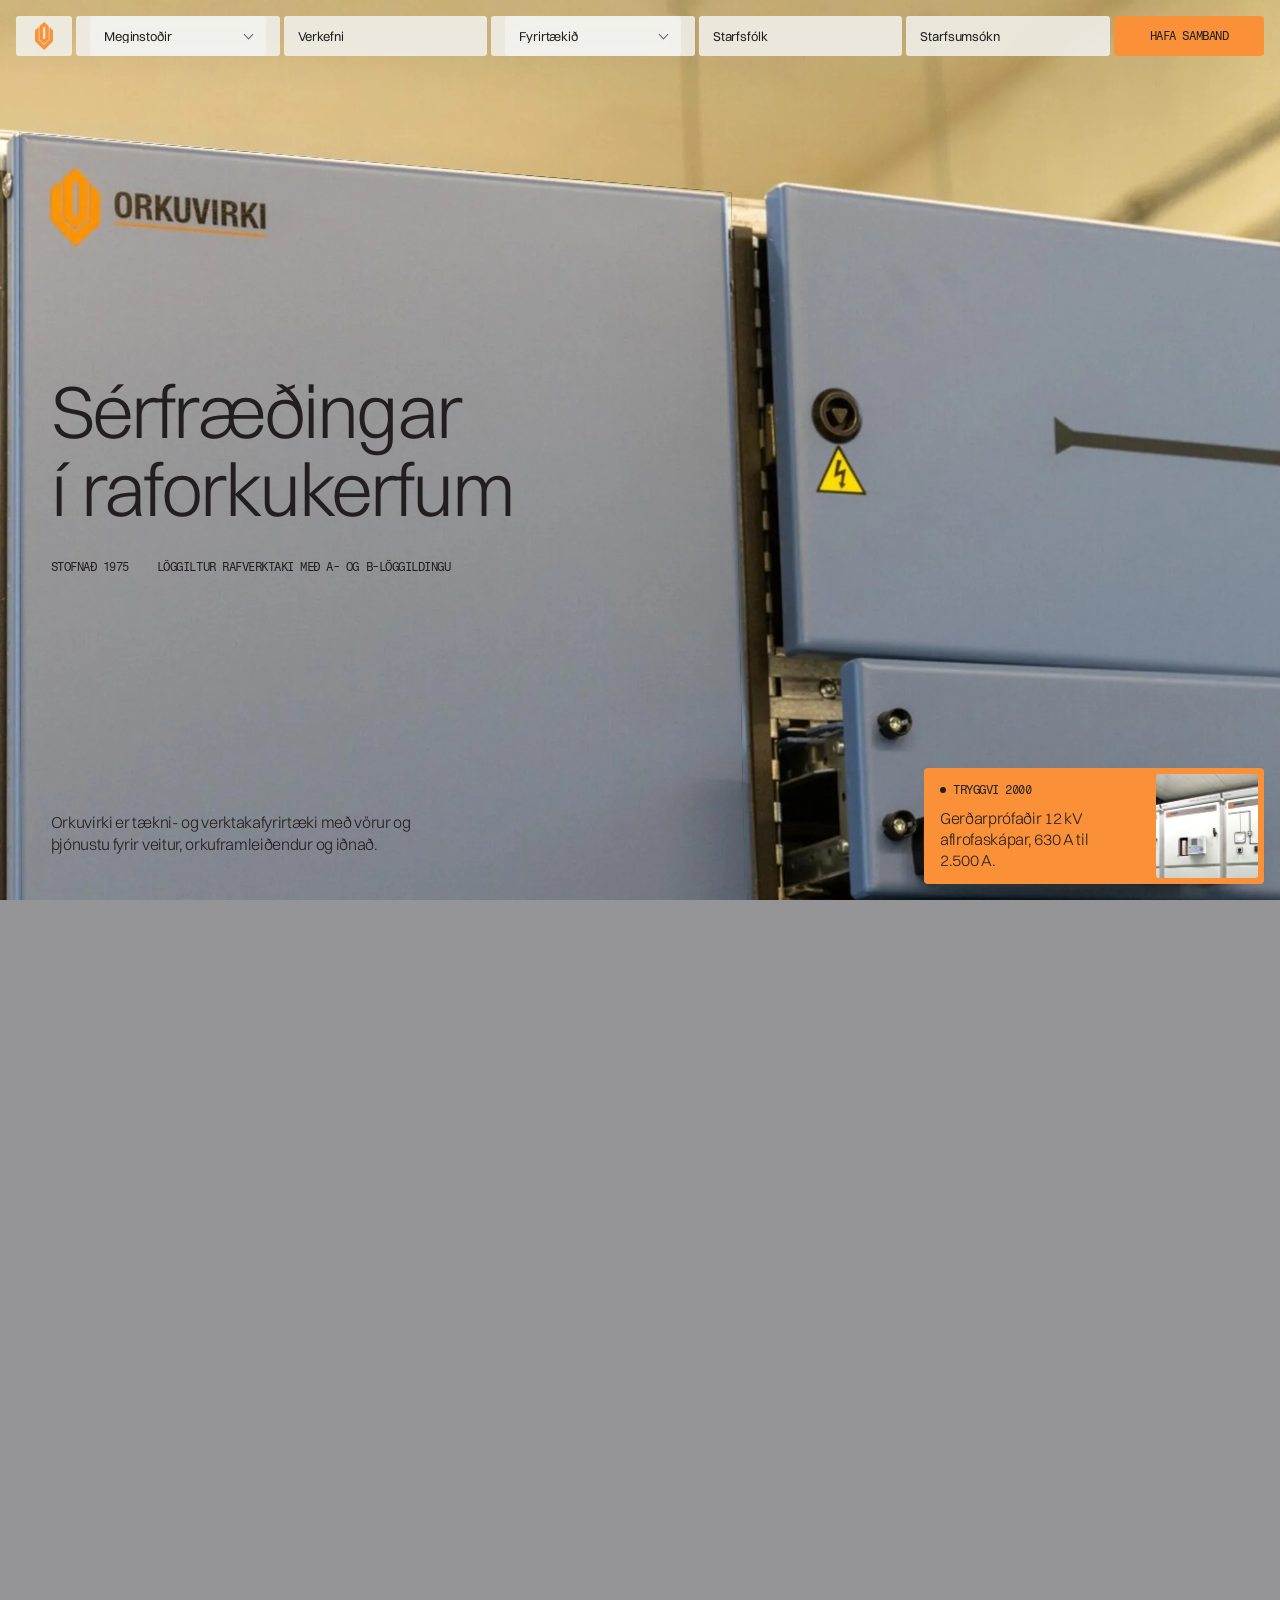
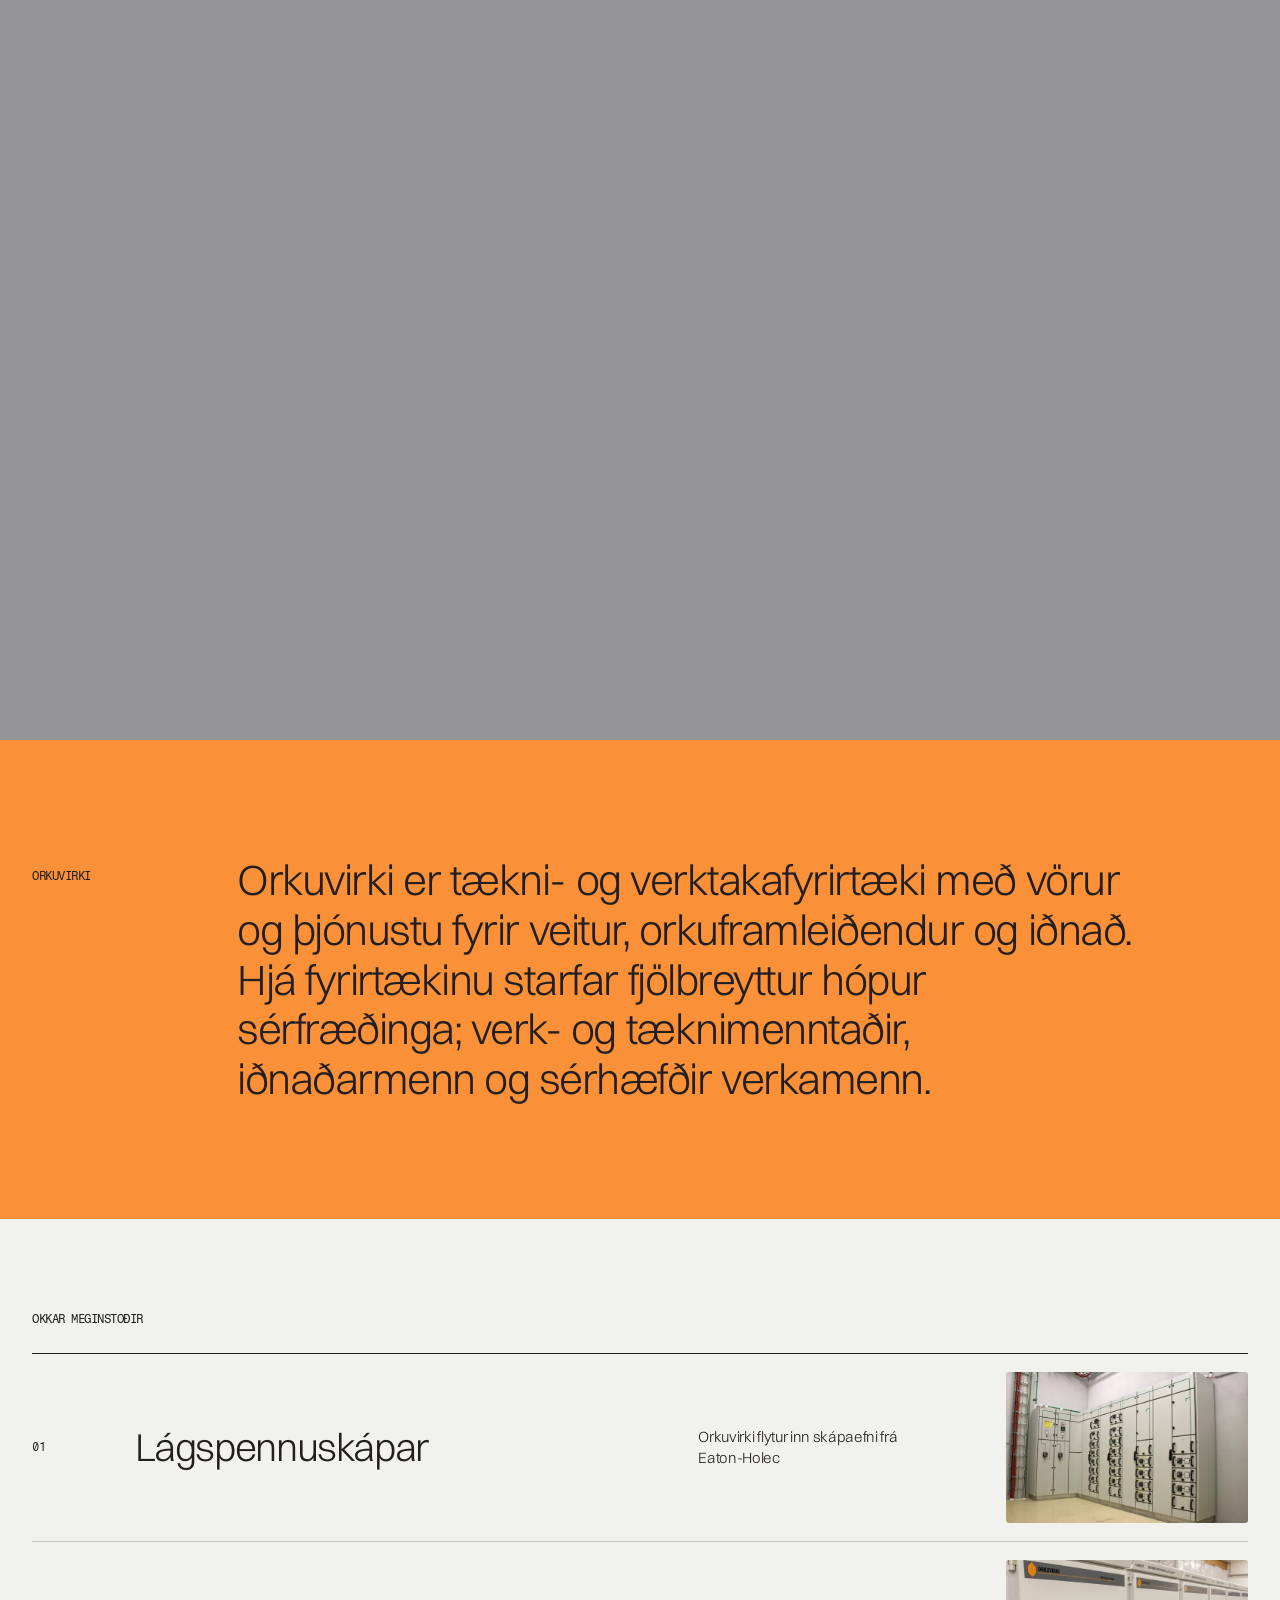
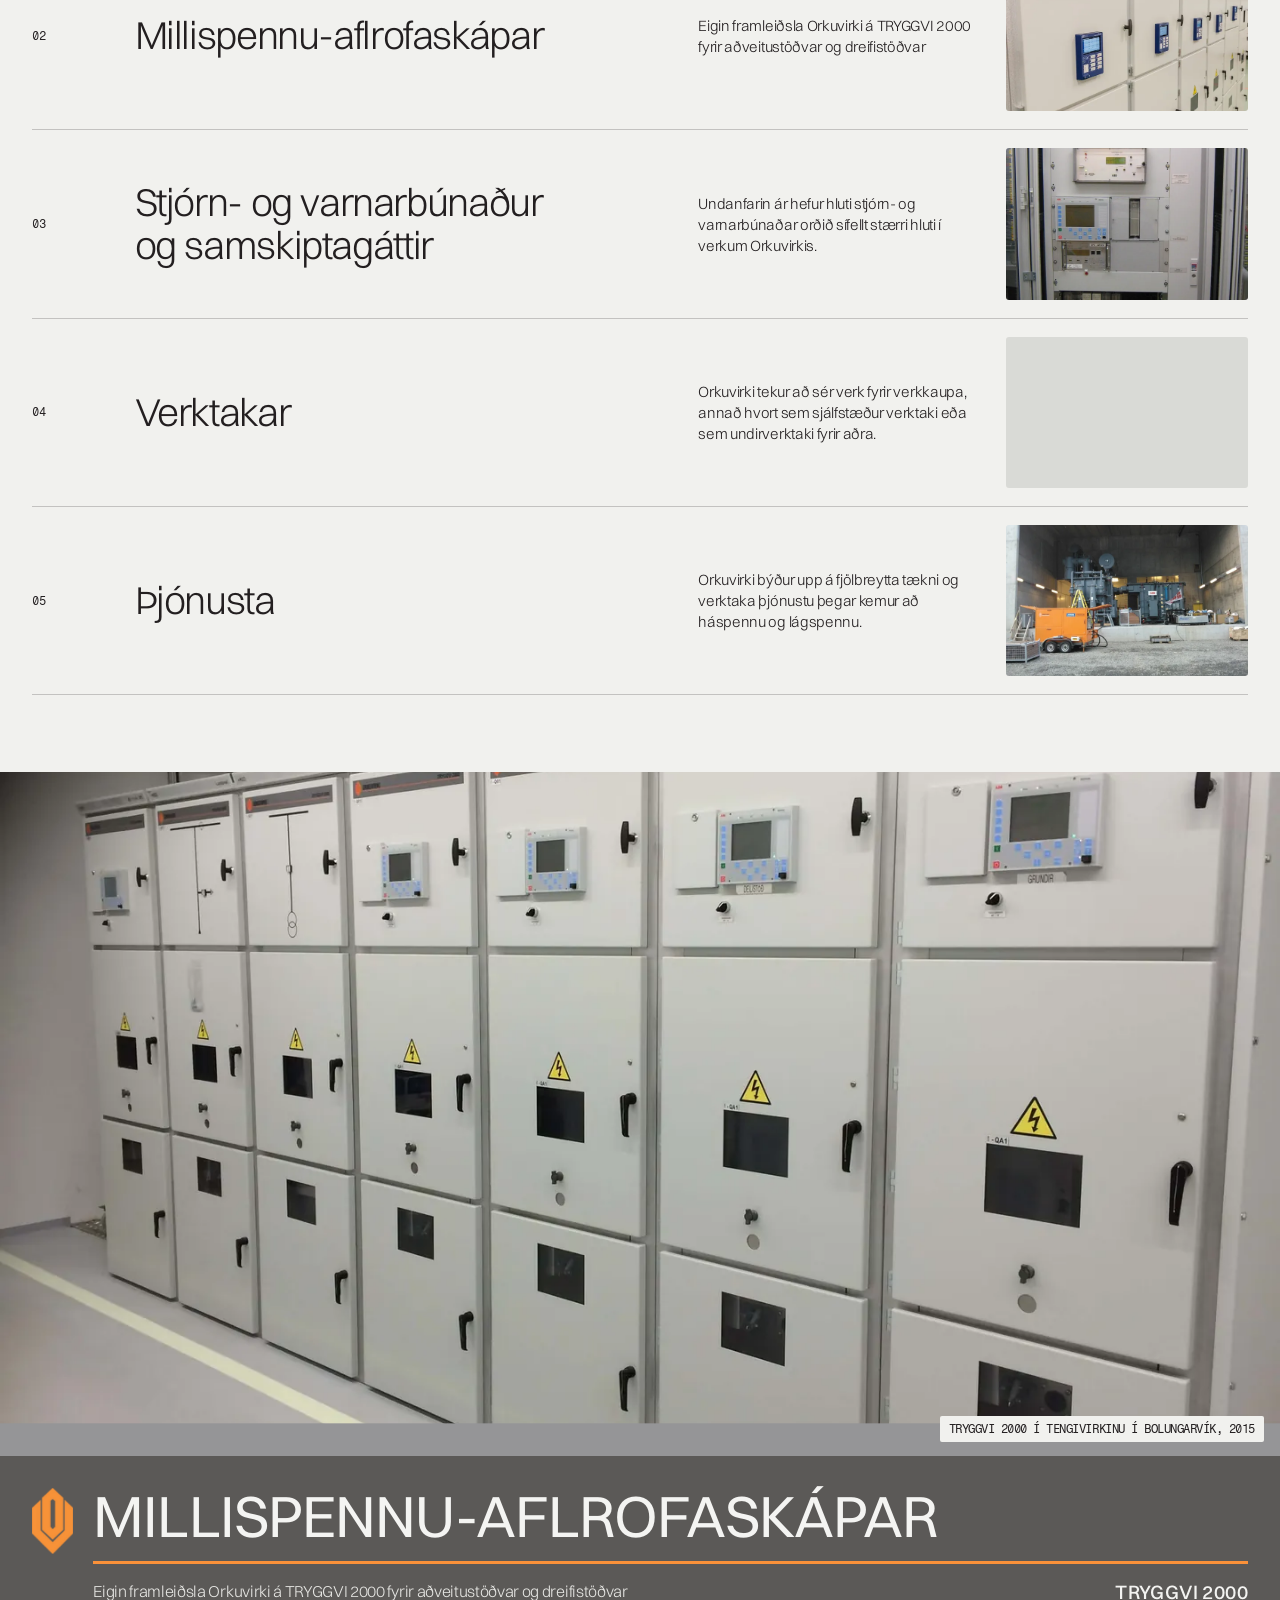
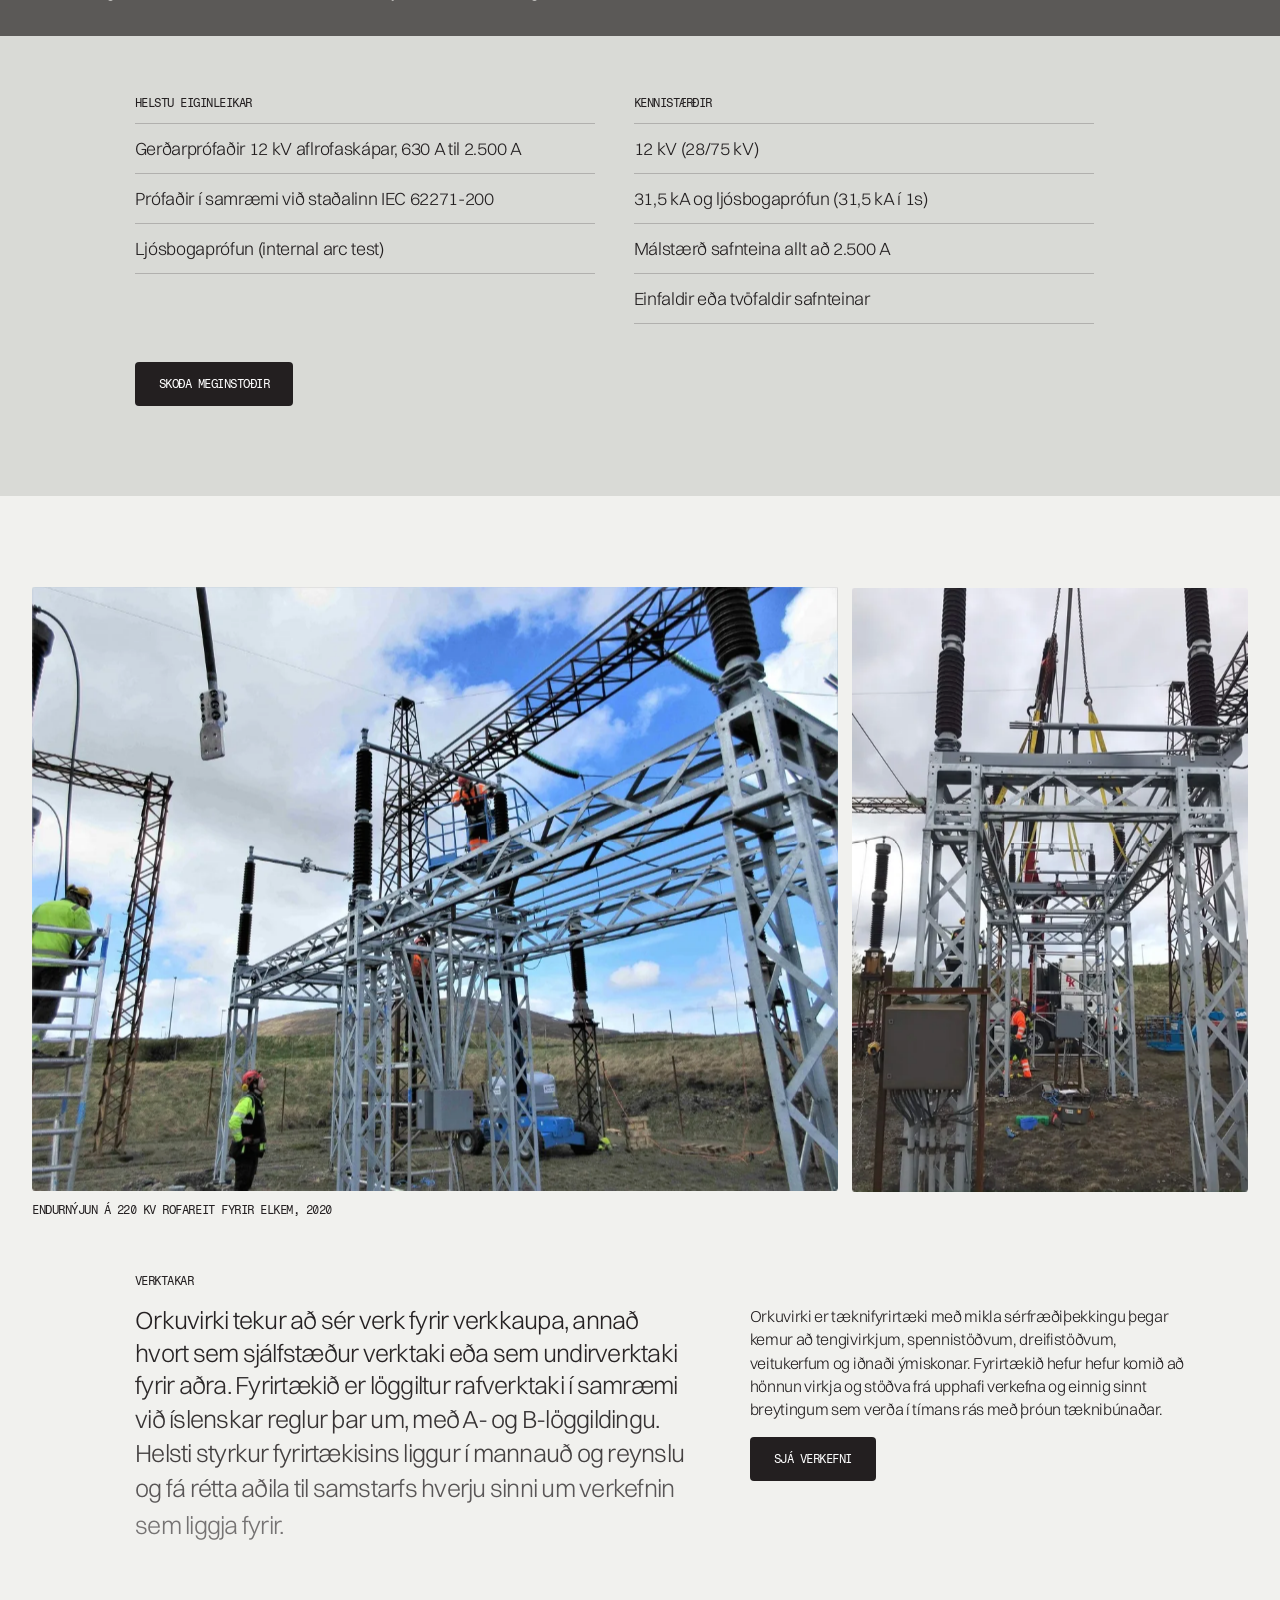
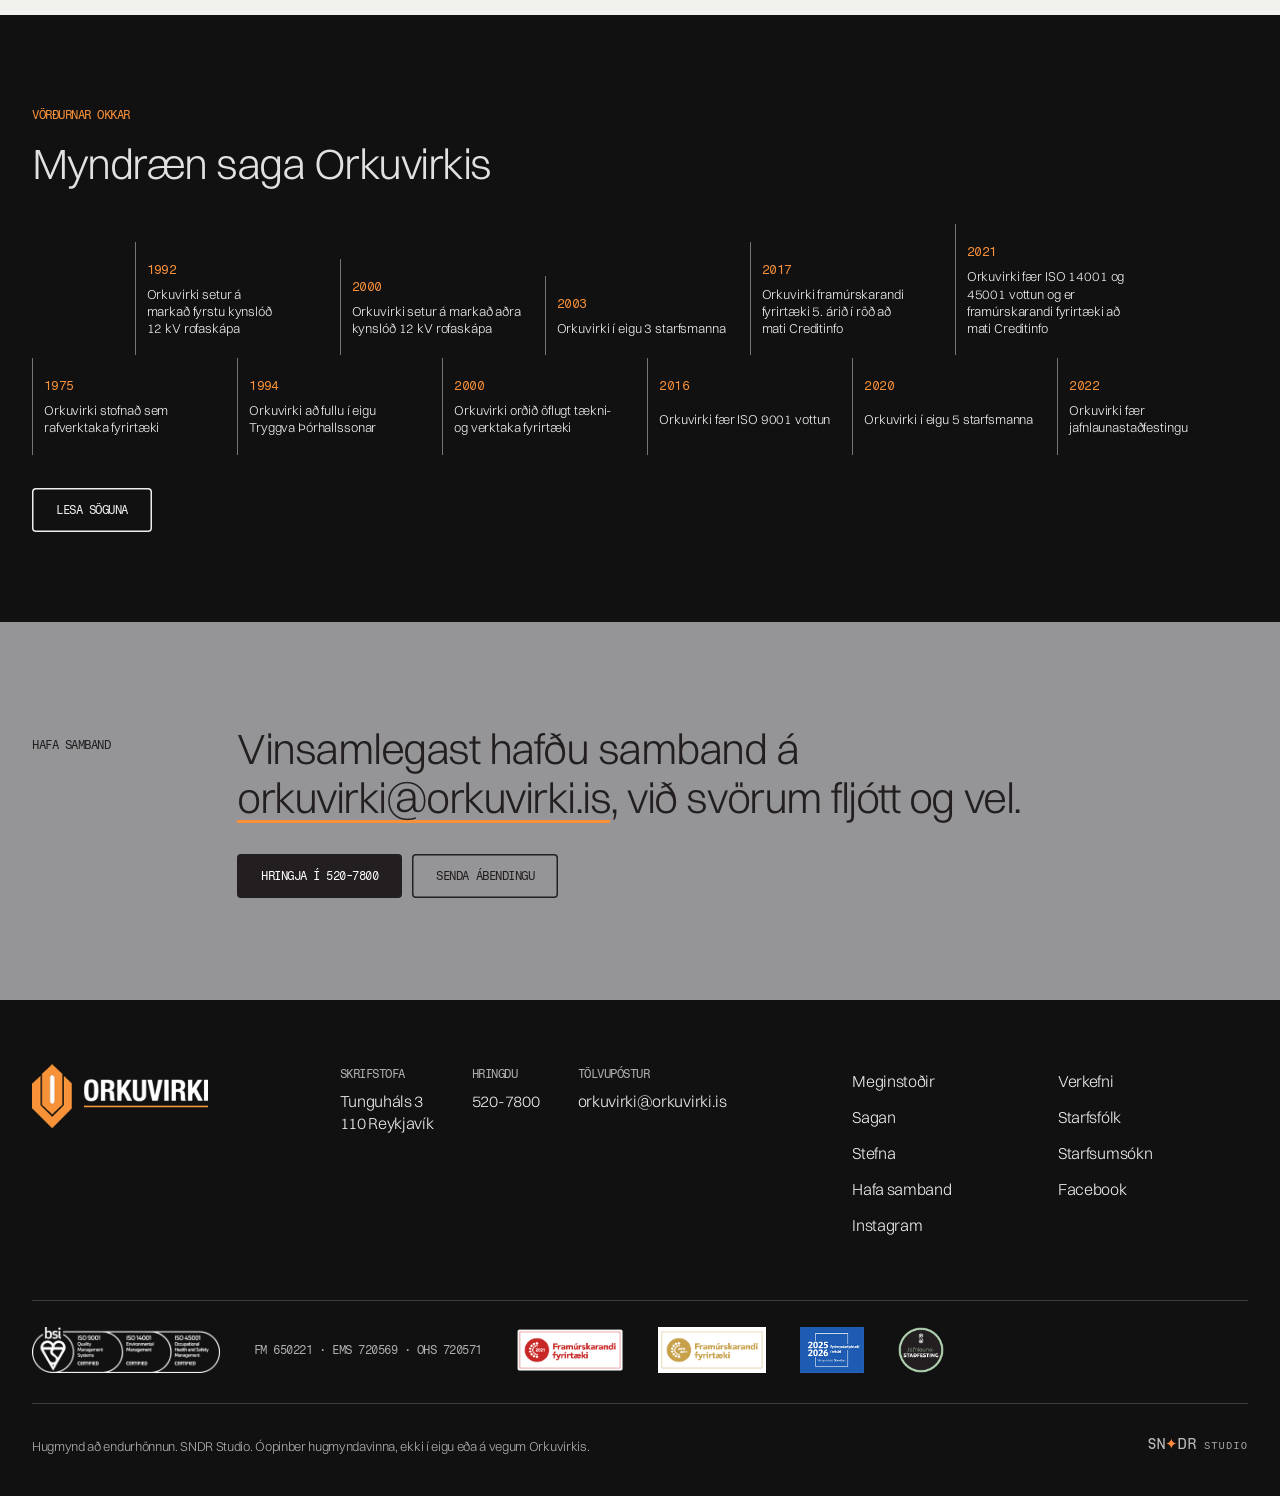
==== commit 1a18ce94: "Deploy cabbf02 (noindex preview)" ====
--- a/index.html
+++ b/index.html
@@ -20,8 +20,8 @@
 })();</script>
 <script>(function(d){d.classList.add('js');if(!matchMedia('(prefers-reduced-motion: reduce)').matches){d.classList.add('js-motion','pre');setTimeout(function(){d.classList.remove('pre');if(!window.__ovReady)d.classList.remove('js-motion')},4000)}})(document.documentElement)</script>
 <link rel="preload" href="./assets/fonts/Switzer-Light.woff2" as="font" type="font/woff2" crossorigin>
-<link rel="stylesheet" href="./assets/css/site.css?mwedfxf2">
-<link rel="stylesheet" href="./assets/css/sndr.css?mwedfxf2">
+<link rel="stylesheet" href="./assets/css/site.css?mwedtuke">
+<link rel="stylesheet" href="./assets/css/sndr.css?mwedtuke">
 </head>
 <body class="is-home">
 <a class="skip" href="#efni">Beint í efni</a>
@@ -153,7 +153,7 @@
 </section>
 <section class="cta">
   <p class="mono">Hafa samband</p>
-  <p class="cta_line d2" data-lines>Vinsamlegast hafðu samband á <a href="mailto:orkuvirki@orkuvirki.is">orkuvirki@orkuvirki.is</a>, við svörum fljótt og vel.</p>
+  <p class="cta_line d2" data-in>Vinsamlegast hafðu samband á <a href="mailto:orkuvirki@orkuvirki.is">orkuvirki@orkuvirki.is</a>, við svörum fljótt og vel.</p>
   <p class="cta_row" data-fade><a class="btn btn--ink" href="tel:+3545207800"><span>Hringja í 520-7800</span></a><a class="btn btn--line" href="./hafa-samband/"><span>Senda ábendingu</span></a></p>
 </section>
 </main>
@@ -189,6 +189,6 @@
 <script src="./assets/vendor/ScrollTrigger.min.js" defer></script>
 <script src="./assets/vendor/SplitText.min.js" defer></script>
 <script src="./assets/vendor/lenis.min.js" defer></script>
-<script src="./assets/js/site.js?mwedfxf2" defer></script>
+<script src="./assets/js/site.js?mwedtuke" defer></script>
 </body>
 </html>
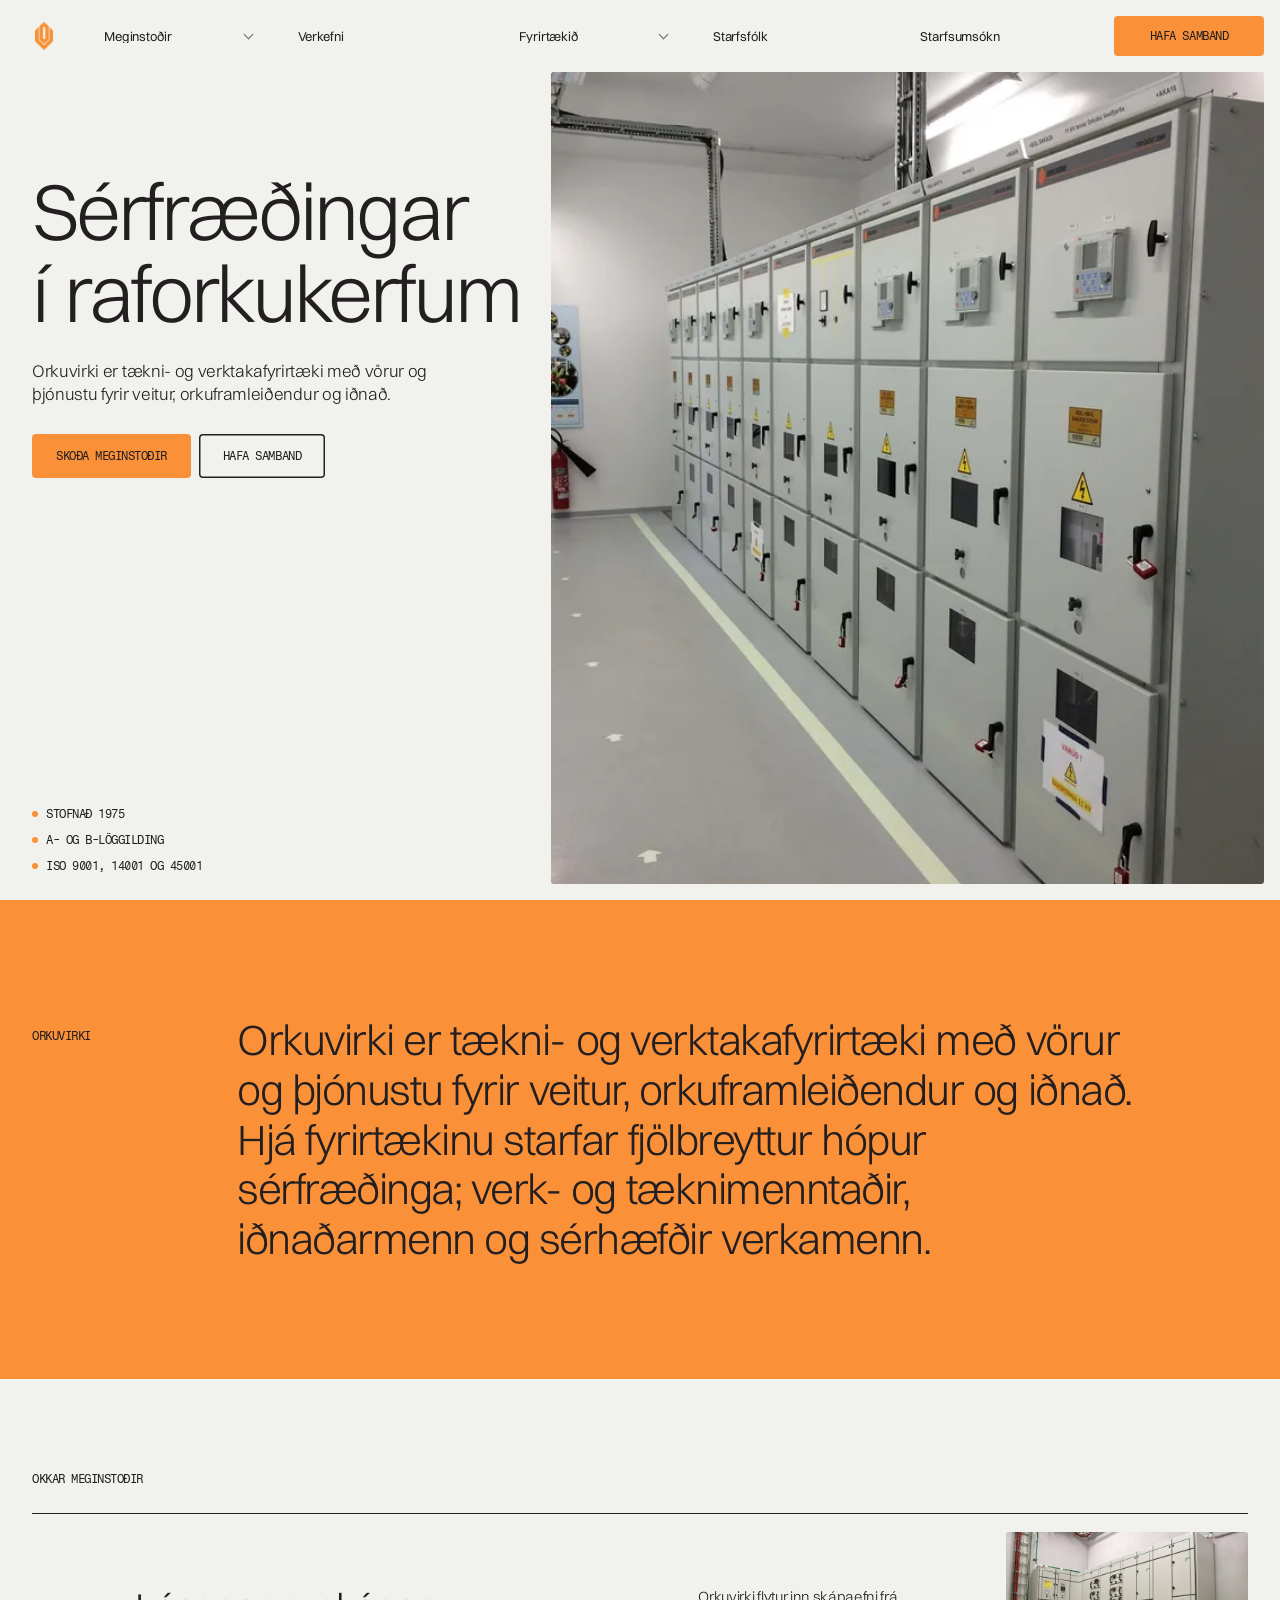
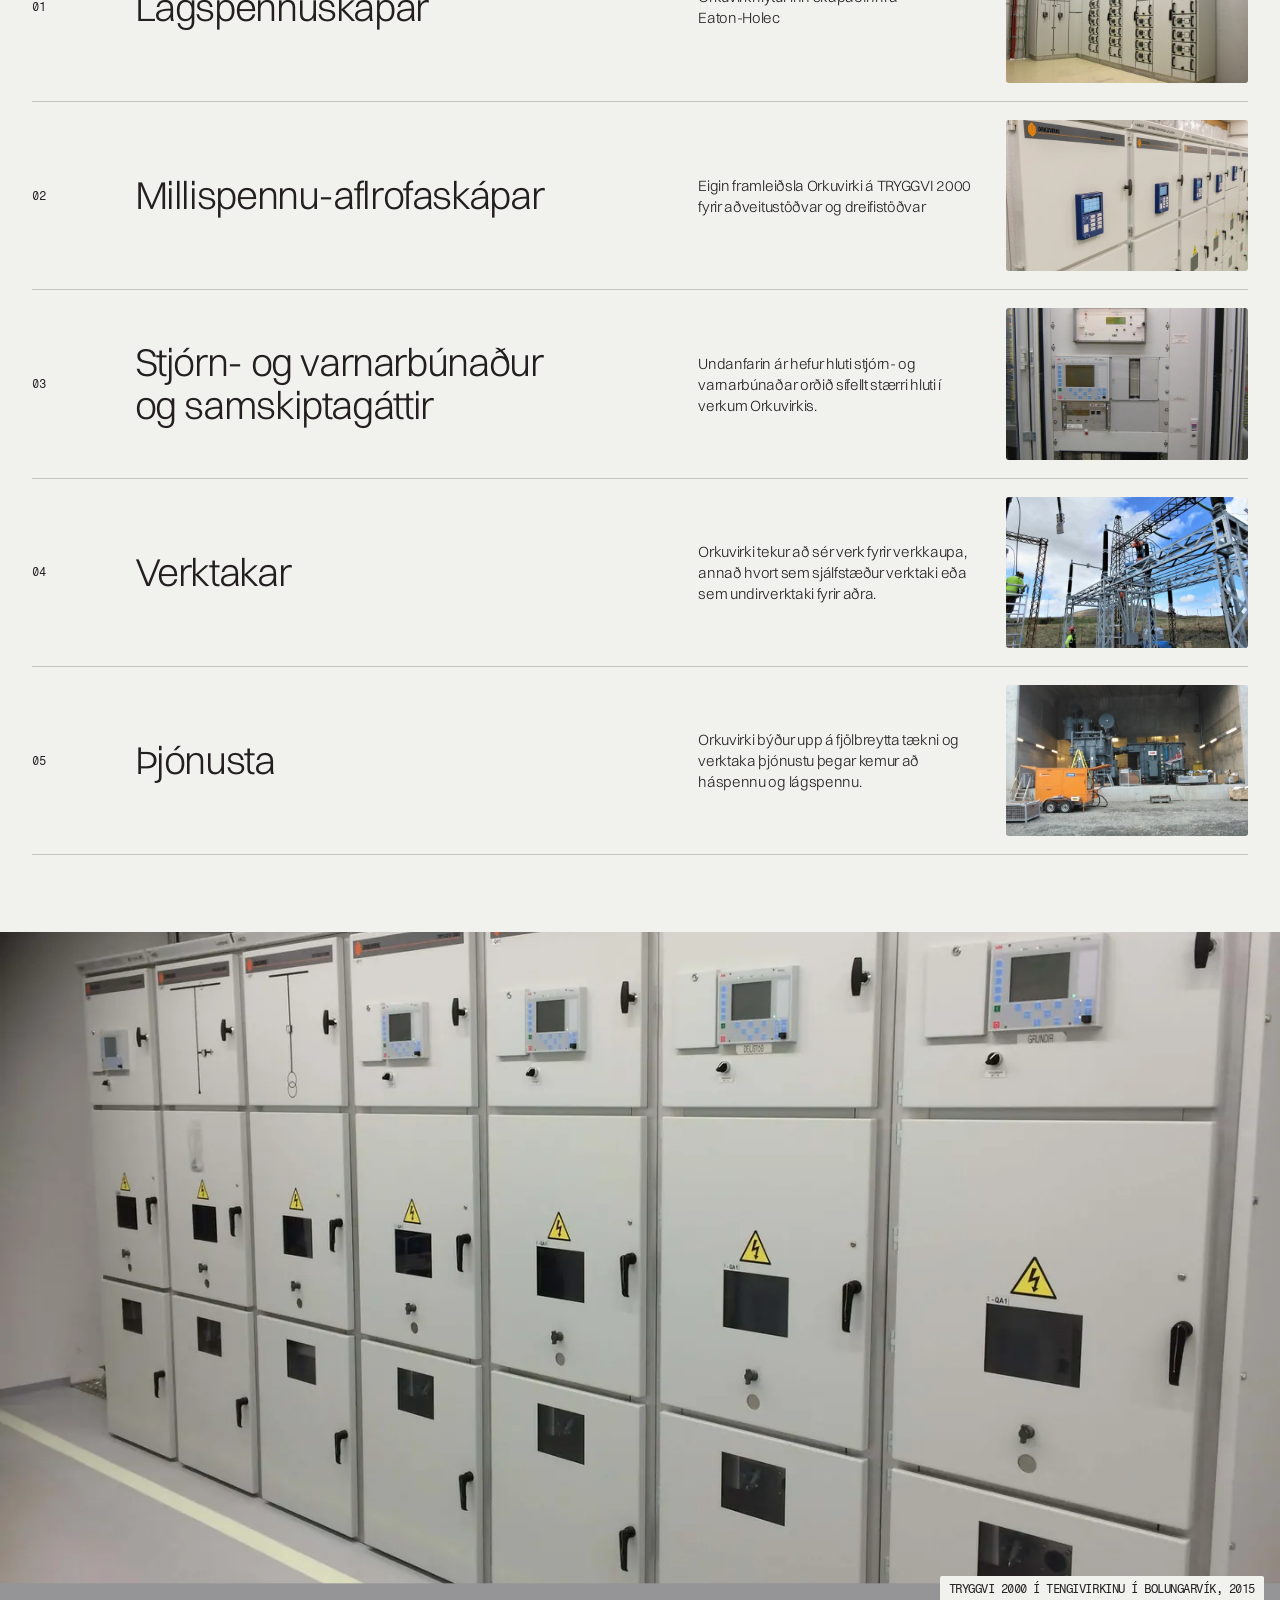
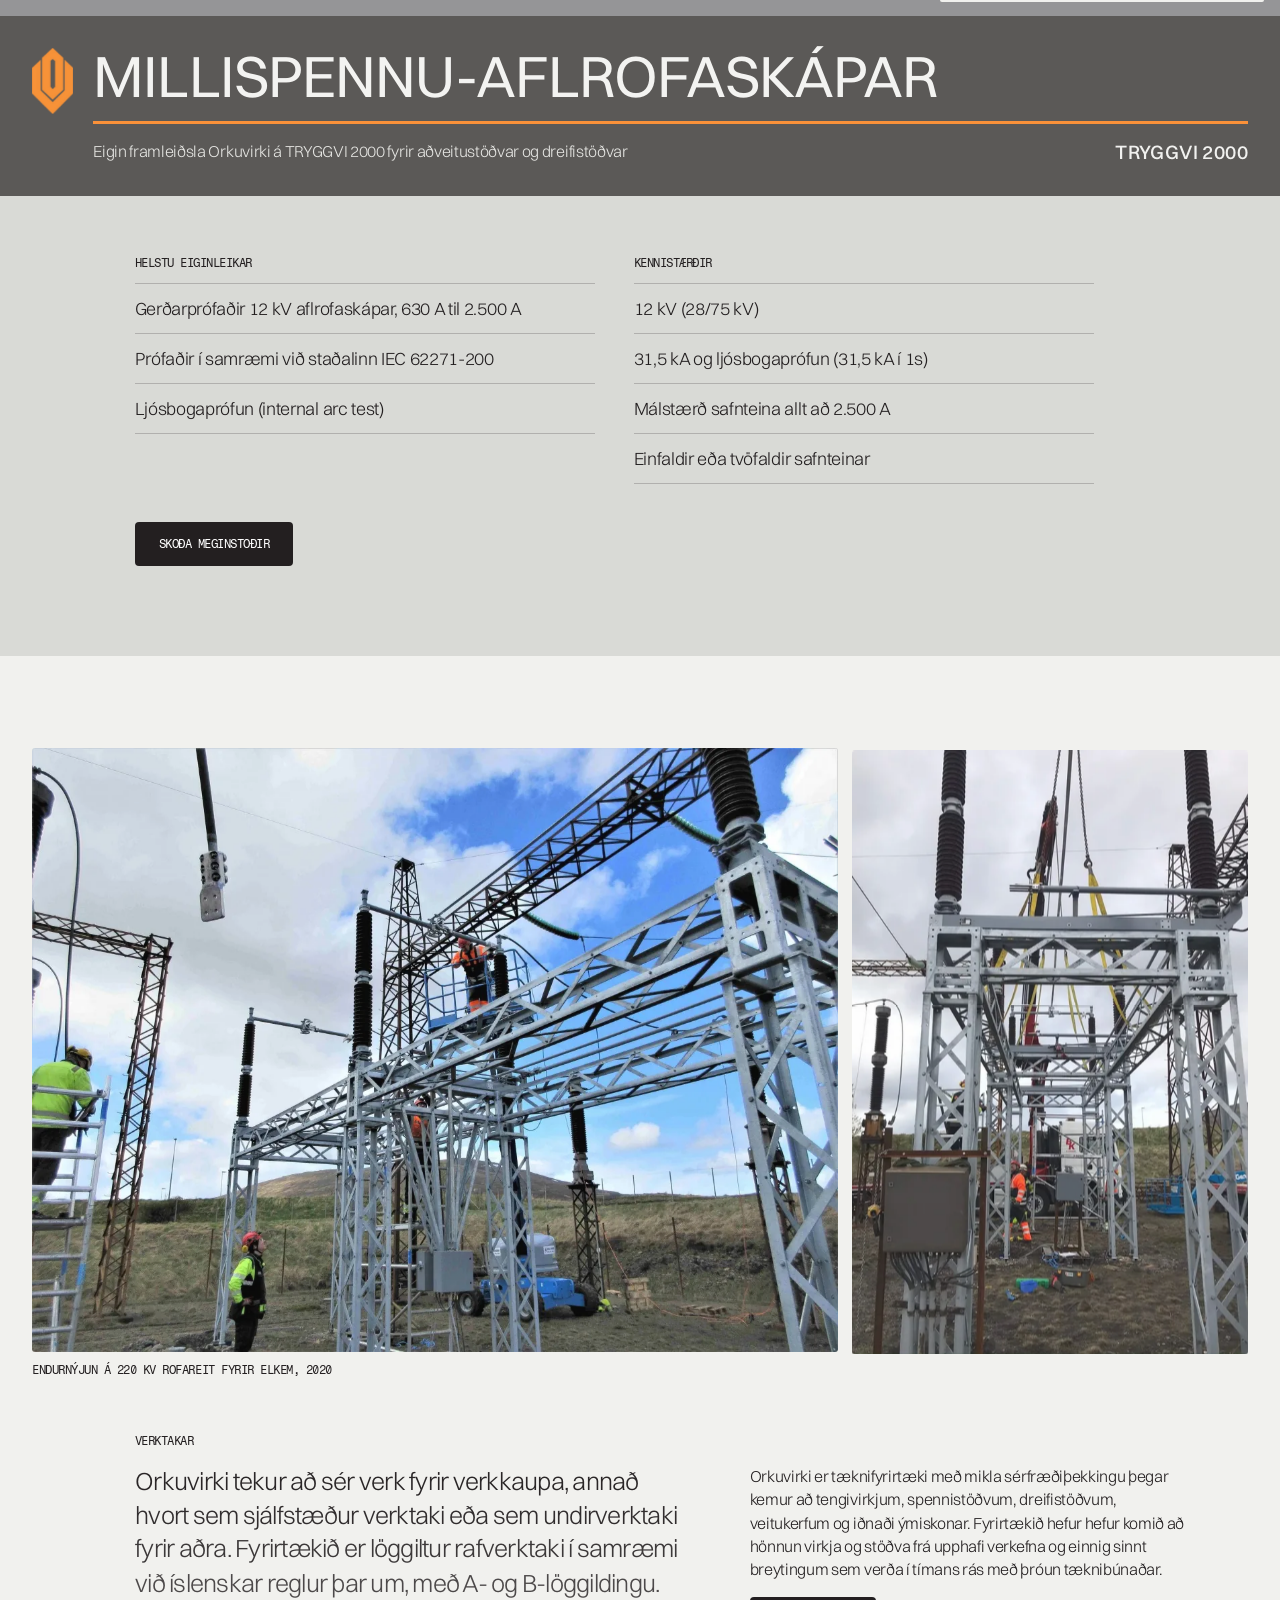
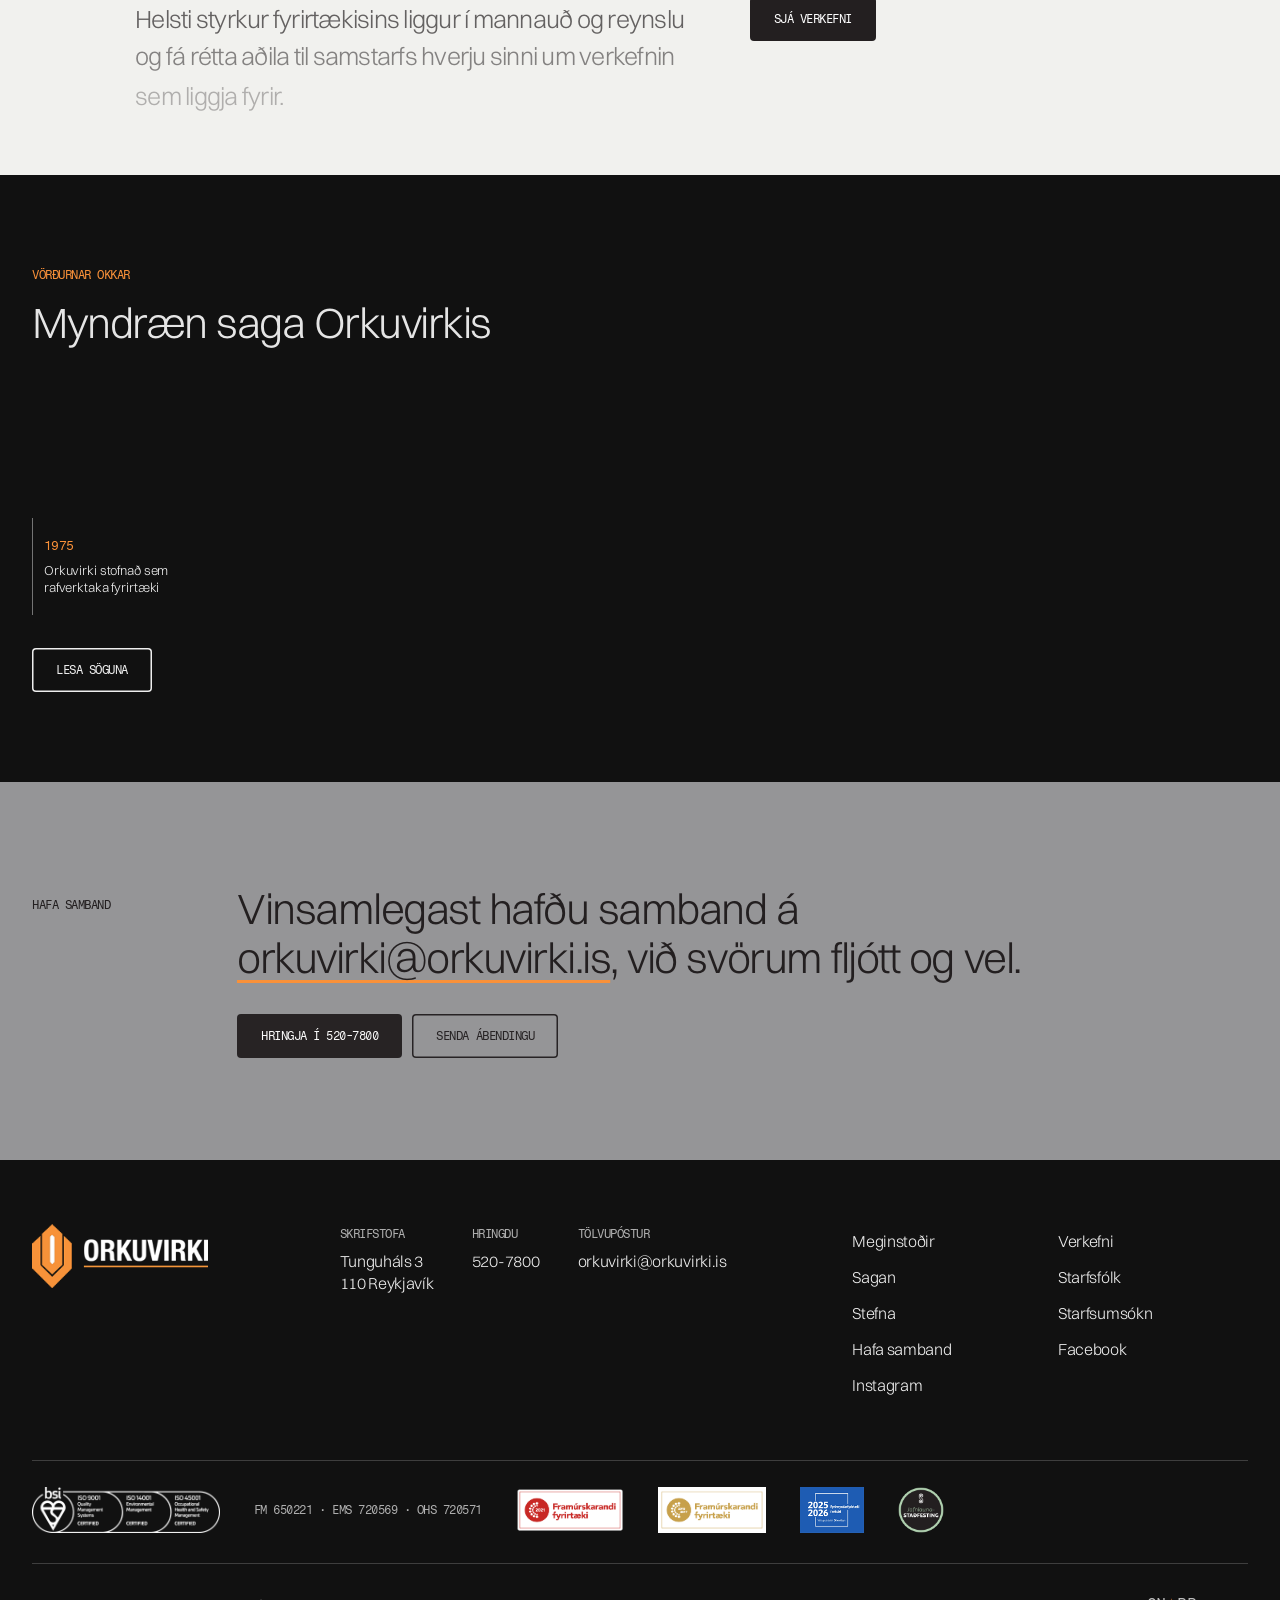
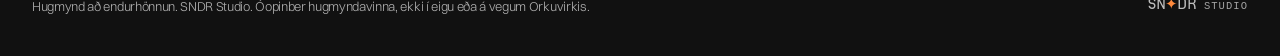
==== commit b7e4a4d7: "Deploy 92da2d5 (noindex preview)" ====
--- a/index.html
+++ b/index.html
@@ -20,8 +20,8 @@
 })();</script>
 <script>(function(d){d.classList.add('js');if(!matchMedia('(prefers-reduced-motion: reduce)').matches){d.classList.add('js-motion','pre');setTimeout(function(){d.classList.remove('pre');if(!window.__ovReady)d.classList.remove('js-motion')},4000)}})(document.documentElement)</script>
 <link rel="preload" href="./assets/fonts/Switzer-Light.woff2" as="font" type="font/woff2" crossorigin>
-<link rel="stylesheet" href="./assets/css/site.css?mwedtuke">
-<link rel="stylesheet" href="./assets/css/sndr.css?mwedtuke">
+<link rel="stylesheet" href="./assets/css/site.css?mwf3nujy">
+<link rel="stylesheet" href="./assets/css/sndr.css?mwf3nujy">
 </head>
 <body class="is-home">
 <a class="skip" href="#efni">Beint í efni</a>
@@ -46,36 +46,14 @@
 </div>
 <main id="efni">
 
-<section class="door" data-door>
-  <div class="door_stage">
-    <div class="door_media">
-      <img class="door_base" src="./assets/img/door-1920.webp" srcset="./assets/img/door-1200.webp 1200w, ./assets/img/door-1920.webp 1920w" sizes="(min-aspect-ratio: 3/2) 100vw, 150vh" width="1920" height="1280" alt="Skáphurð með merki Orkuvirkis" fetchpriority="high" decoding="async">
-      <div class="door_inside">
-        <img class="door_cu" src="./assets/img/busbar-1200.webp" srcset="./assets/img/busbar-800.webp 800w, ./assets/img/busbar-1200.webp 1200w" sizes="(min-width: 834px) 56vw, 100vw" width="1200" height="1800" alt="" fetchpriority="high" decoding="async">
-        <div class="door_in">
-          <p class="d2">Eigin framleiðsla<br>og uppsetning</p>
-          <p class="door_in-p">Eigin framleiðsla er einkum gerðarprófaðir aflrofaskápar fyrir háspennu, 12 kV.</p>
-        </div>
-      </div>
-      <div class="door_leaf">
-        <img src="./assets/img/door-1920.webp" srcset="./assets/img/door-1200.webp 1200w, ./assets/img/door-1920.webp 1920w" sizes="(min-aspect-ratio: 3/2) 100vw, 150vh" width="1920" height="1280" alt="" fetchpriority="high" decoding="async">
-        <div class="door_copy">
-          <h1 class="door_h1">Sérfræðingar<br>í raforkukerfum</h1>
-          <p class="mono door_spec"><span>Stofnað 1975</span><span>Löggiltur rafverktaki með A- og B-löggildingu</span></p>
-          <p class="door_lede">Orkuvirki er tækni- og verktakafyrirtæki með vörur og þjónustu fyrir veitur, orkuframleiðendur og iðnað.</p>
-        </div>
-      </div>
-    </div>
-    <a class="card" href="./meginstodir/#millispennuskapar">
-      <span class="mono card_l" translate="no">Tryggvi 2000</span>
-      <span class="card_p">Gerðarprófaðir 12&nbsp;kV aflrofaskápar, 630&nbsp;A til 2.500&nbsp;A.</span>
-      <span class="card_th"><img src="./assets/img/tryggvi-front-800.webp" width="800" height="1168" alt="" fetchpriority="high" decoding="async"></span>
-    </a>
+<section class="hero">
+  <div class="hero_copy">
+    <h1 class="hero_h1" data-hero-lines>Sérfræðingar<br>í raforkukerfum</h1>
+    <p class="hero_lede" data-hero-in>Orkuvirki er tækni- og verktakafyrirtæki með vörur og þjónustu fyrir veitur, orkuframleiðendur og iðnað.</p>
+    <p class="hero_cta" data-hero-in><a class="btn btn--orange" href="./meginstodir/"><span>Skoða meginstoðir</span></a><a class="btn btn--line" href="./hafa-samband/"><span>Hafa samband</span></a></p>
+    <ul class="mono hero_facts" data-hero-in><li>Stofnað 1975</li><li>A- og B-löggilding</li><li>ISO 9001, 14001 og 45001</li></ul>
   </div>
-</section>
-<section class="inside-static">
-  <img src="./assets/img/busbar-1200.webp" srcset="./assets/img/busbar-800.webp 800w, ./assets/img/busbar-1200.webp 1200w" sizes="100vw" width="1200" height="1800" alt="Koparteinar og einangrarar inni í aflrofaskáp" loading="lazy" decoding="async">
-  <div><p class="d2">Eigin framleiðsla og uppsetning</p><p>Eigin framleiðsla er einkum gerðarprófaðir aflrofaskápar fyrir háspennu, 12 kV.</p></div>
+  <figure class="hero_pic"><img src="./assets/img/tryggvi-aisle-2400.webp" srcset="./assets/img/tryggvi-aisle-960.webp 960w, ./assets/img/tryggvi-aisle-1440.webp 1440w, ./assets/img/tryggvi-aisle-2400.webp 2400w" sizes="(min-width: 834px) 58vw, 100vw" width="2400" height="1800" alt="TRYGGVI 2000 aflrofaskápar Orkuvirkis í tengivirkinu í Bolungarvík" fetchpriority="high" decoding="async"></figure>
 </section>
 
 <section class="statement">
@@ -120,7 +98,7 @@
 </section>
 
 <section class="tryggvi">
-  <figure class="tryggvi_pic"><img src="./assets/img/tryggvi-row-2400.webp" srcset="./assets/img/tryggvi-row-1440.webp 1440w, ./assets/img/tryggvi-row-2400.webp 2400w" sizes="100vw" width="2400" height="1800" alt="Röð af TRYGGVI 2000 aflrofaskápum" loading="lazy" decoding="async" data-parallax>
+  <figure class="tryggvi_pic"><img src="./assets/img/tryggvi-row-2400.webp" srcset="./assets/img/tryggvi-row-960.webp 960w, ./assets/img/tryggvi-row-1440.webp 1440w, ./assets/img/tryggvi-row-2400.webp 2400w" sizes="100vw" width="2400" height="1800" alt="Röð af TRYGGVI 2000 aflrofaskápum" loading="lazy" decoding="async" data-parallax>
     <figcaption class="mono">TRYGGVI 2000 í tengivirkinu í Bolungarvík, 2015</figcaption></figure>
   <div class="plate" data-plate>
     <img class="plate_mark" src="./assets/img/brand/mark.png" width="88" height="142" alt="">
@@ -189,6 +167,6 @@
 <script src="./assets/vendor/ScrollTrigger.min.js" defer></script>
 <script src="./assets/vendor/SplitText.min.js" defer></script>
 <script src="./assets/vendor/lenis.min.js" defer></script>
-<script src="./assets/js/site.js?mwedtuke" defer></script>
+<script src="./assets/js/site.js?mwf3nujy" defer></script>
 </body>
 </html>
--- a/assets/css/site.css
+++ b/assets/css/site.css
@@ -27,7 +27,7 @@
 button,input,textarea{font:inherit;color:inherit;letter-spacing:inherit}
 /* focus ring: ink on light, grey and orange grounds (orange on paper is only 1.9:1), orange on dark grounds (8.25:1) */
 :focus-visible{outline:2px solid var(--ring,var(--ink));outline-offset:3px}
-.foot,.tl,.phead,.plate,.sheet,.inside-static,.door_in{--ring:var(--orange)}
+.foot,.tl,.phead,.plate,.sheet{--ring:var(--orange)}
 :root{color-scheme:light}
 html{-webkit-tap-highlight-color:rgba(250,145,57,.22)}
 a,button,label,input,textarea{touch-action:manipulation}
@@ -84,37 +84,19 @@
 .burger,.sheet{display:none}
 @media (hover:hover) and (pointer:fine){.seg:hover,.seg_btn:hover,.bar_tile:hover{background:#fff}.seg_panel a:hover{background:var(--cabinet)}}
 
-/* ---------- the door: first screen and signature scene ---------- */
-.door{position:relative;background:var(--door)}
-.door_stage{position:relative;height:100svh;min-height:540px;overflow:hidden}
-.door_media{position:absolute;left:0;top:0;height:max(100%,66.667vw);aspect-ratio:3/2;perspective:1800px;perspective-origin:28% 50%}
-.door_media img{position:absolute;inset:0;width:100%;height:100%;object-fit:cover}
-.door_inside,.door_leaf{position:absolute;inset:0;clip-path:polygon(1.42% 14.75%,54.17% 21.38%,55.17% 100%,1.58% 100%)}
-.door_inside{display:none;background:#0b0b0b}
-.door_media .door_cu{left:1.42%;top:14.75%;width:53.75%;height:85.25%;object-position:50% 28%;filter:brightness(.6)}
-.door_leaf{--shade:0;transform-origin:1.5% 50%;backface-visibility:hidden;-webkit-backface-visibility:hidden}
-.door_leaf:after{content:"";position:absolute;inset:0;background:#000;opacity:var(--shade);pointer-events:none}
-.door_copy{position:absolute;left:var(--edge);top:41.3svh;height:calc(58.7svh - 44px);min-height:240px;width:calc(100vw - var(--edge) - 16px);display:flex;flex-direction:column;align-items:flex-start;color:var(--ink)}
-.door_h1{font-size:clamp(40px,5.83vw,112px);line-height:1.05;letter-spacing:-.035em;word-spacing:.06em}
-.door_spec{display:flex;flex-wrap:wrap;gap:2px 28px;margin-top:clamp(18px,2.2vw,40px)}
-.door_lede{margin:auto 0 0;max-width:23.5em;font-size:clamp(16px,1.18vw,22px);line-height:1.42}
-.door_in{position:absolute;left:var(--edge);top:27svh;width:min(42vw,600px);padding:clamp(18px,1.8vw,30px) clamp(18px,2vw,34px) clamp(20px,2vw,34px);border-radius:3px;background:var(--plate);color:#f4f4f2}
-.door_in-p{margin-top:1.2em;max-width:22em}
-.card{--cw:clamp(340px,25.83vw,500px);position:absolute;z-index:3;right:16px;bottom:16px;width:var(--cw);min-height:clamp(116px,8.61vw,166px);padding:clamp(12px,.97vw,18px) calc(var(--cw)*.3 + 20px) clamp(12px,.97vw,18px) clamp(14px,1.25vw,24px);border-radius:4px;background:var(--orange);color:var(--ink);text-decoration:none;display:block}
-.card_l{display:flex;align-items:center;gap:7px}.card_l:before{content:"";width:6px;height:6px;border-radius:50%;background:var(--ink)}
-.card_p{display:block;margin-top:8px;font-size:clamp(16px,1.18vw,22px);line-height:1.3}
-.card_th{position:absolute;right:6px;top:6px;bottom:6px;width:30%;border-radius:3px;overflow:hidden}
-.card_th img{width:100%;height:100%;object-fit:cover;object-position:50% 10%;transform:scale(1.9);transform-origin:50% 12%;transition:transform .8s var(--ease-out)}
-@media (hover:hover) and (pointer:fine){.card:hover .card_th img{transform:scale(2.05)}}
-.inside-static{background:var(--night);color:var(--off);display:grid;grid-template-columns:1fr 1fr;align-items:center}
-.inside-static img{width:100%;height:min(80svh,60vw);object-fit:cover;object-position:50% 28%}
-.inside-static div{padding:var(--o) calc(var(--o)*2)}
-.inside-static p:last-child{margin-top:1.2em;max-width:22em}
-/* with motion: the stage pins and the scroll opens the door */
-.js-motion .door{height:260svh}
-.js-motion .door_stage{position:sticky;top:0}
-.js-motion .door_inside{display:block}
-.js-motion .inside-static{display:none}
+/* ---------- first screen: their photograph, their headline, two actions, three facts ---------- */
+.hero_pic img{width:100%;height:100%;object-fit:cover}
+.hero_h1{font-size:clamp(44px,6.25vw,120px);line-height:1.02;letter-spacing:-.04em;word-spacing:.06em}
+.hero_lede{max-width:24em;margin:clamp(18px,1.9vw,34px) 0 0;font-size:clamp(17px,1.32vw,24px);line-height:1.4}
+.hero_cta{display:flex;flex-wrap:wrap;gap:8px;margin:clamp(22px,2.2vw,40px) 0 0}
+.hero_facts{display:flex;flex-wrap:wrap;gap:4px 28px;list-style:none;margin:0;padding:0}
+.hero_facts li{display:flex;align-items:center;gap:8px}.hero_facts li:before{content:"";width:6px;height:6px;border-radius:50%;background:var(--orange)}
+/* copy on paper in columns 1 to 10, the aisle photograph in 11 to 24 */
+.hero{position:relative;overflow:hidden;min-height:100svh;display:grid;grid-template-columns:repeat(24,minmax(0,1fr));column-gap:var(--g);padding:72px 16px 16px var(--o);background:var(--paper)}
+.hero_copy{grid-column:1/11;display:flex;flex-direction:column;align-items:flex-start;padding:clamp(48px,11svh,140px) 0 8px}
+.hero_facts{margin-top:auto;padding-top:28px;flex-direction:column;gap:6px}
+.hero_pic{grid-column:11/25;min-height:calc(100svh - 88px);border-radius:3px;overflow:hidden;background:var(--cabinet)}
+.hero_pic img{object-position:62% 50%}
 
 /* ---------- statement ---------- */
 .statement{background:var(--orange);padding:clamp(72px,9vw,168px) var(--o);display:grid;grid-template-columns:repeat(24,minmax(0,1fr));column-gap:var(--g)}
@@ -301,7 +283,7 @@
 .tip{scroll-margin-top:72px}
 
 /* ---------- motion: hidden start states exist only while the script is running (class set in <head>) ---------- */
-.js-motion.pre .is-home .door_media,.js-motion.pre .is-home .door_copy,.js-motion.pre .is-home .card,.js-motion.pre .is-home .bar,.js-motion.pre .phead_pic img{opacity:0}
+.js-motion.pre .hero_h1,.js-motion.pre [data-hero-in],.js-motion.pre .phead_pic img{opacity:0}
 .js-motion [data-in]{opacity:0}
 .js-motion [data-lines]{visibility:hidden}
 .js-motion [data-fade]{opacity:0}
@@ -333,18 +315,15 @@
   .sheet_foot{margin:auto 0 0;padding-top:22px;display:grid;gap:4px;font-size:19px}
   .sheet_foot a{display:flex;align-items:center;min-height:44px;text-decoration:none}
 
-  /* the stage starts right under the 64px bar (the awning covers its top 42px at rest) and always ends at the fold */
-  .door{margin-top:-42px}
-  /* The picture runs to the large viewport so nothing shows under it when Safari's toolbar collapses; the text and the
-     card are placed in small-viewport units, so they are inside the first screen with the toolbar showing. */
-  .door_stage{height:calc(100lvh - 64px);min-height:480px}
-  .js-motion .door{height:calc(230svh - 64px)}
-  .js-motion .door_stage{top:64px}
-  .door_copy{top:calc(33svh - 20px);height:calc(67svh - 64px - 132px + 20px);min-height:0;width:calc(100vw - var(--edge) - 12px)}
-  .door_in{top:24svh;width:calc(100vw - var(--edge) - 16px)}
-  .card{left:12px;right:12px;bottom:calc(12px + 100lvh - 100svh);width:auto;min-height:104px;padding:12px 112px 12px 14px}
-  .card_th{width:92px}.card_p{font-size:16px;line-height:21px}
-  .inside-static{grid-template-columns:1fr}.inside-static img{height:70vw}.inside-static div{padding:36px var(--o) 48px}
+  /* first screen starts right under the 64px bar (the awning covers its top 42px at rest) */
+  .hero{margin-top:-42px}
+  .hero_h1{font-size:clamp(40px,11.2vw,52px)}
+  .hero_lede{font-size:17px}
+  .hero_cta .btn{flex:1 1 auto}
+  .hero{display:flex;flex-direction:column;min-height:0;padding:0}
+  .hero_pic{order:-1;min-height:0;height:44svh;border-radius:0}
+  .hero_copy{padding:28px var(--o) 32px}
+  .hero_facts{margin-top:24px;padding-top:0}
 
   .statement,.cta{display:block}
   .statement .mono,.cta .mono{margin-bottom:18px;padding-top:0}
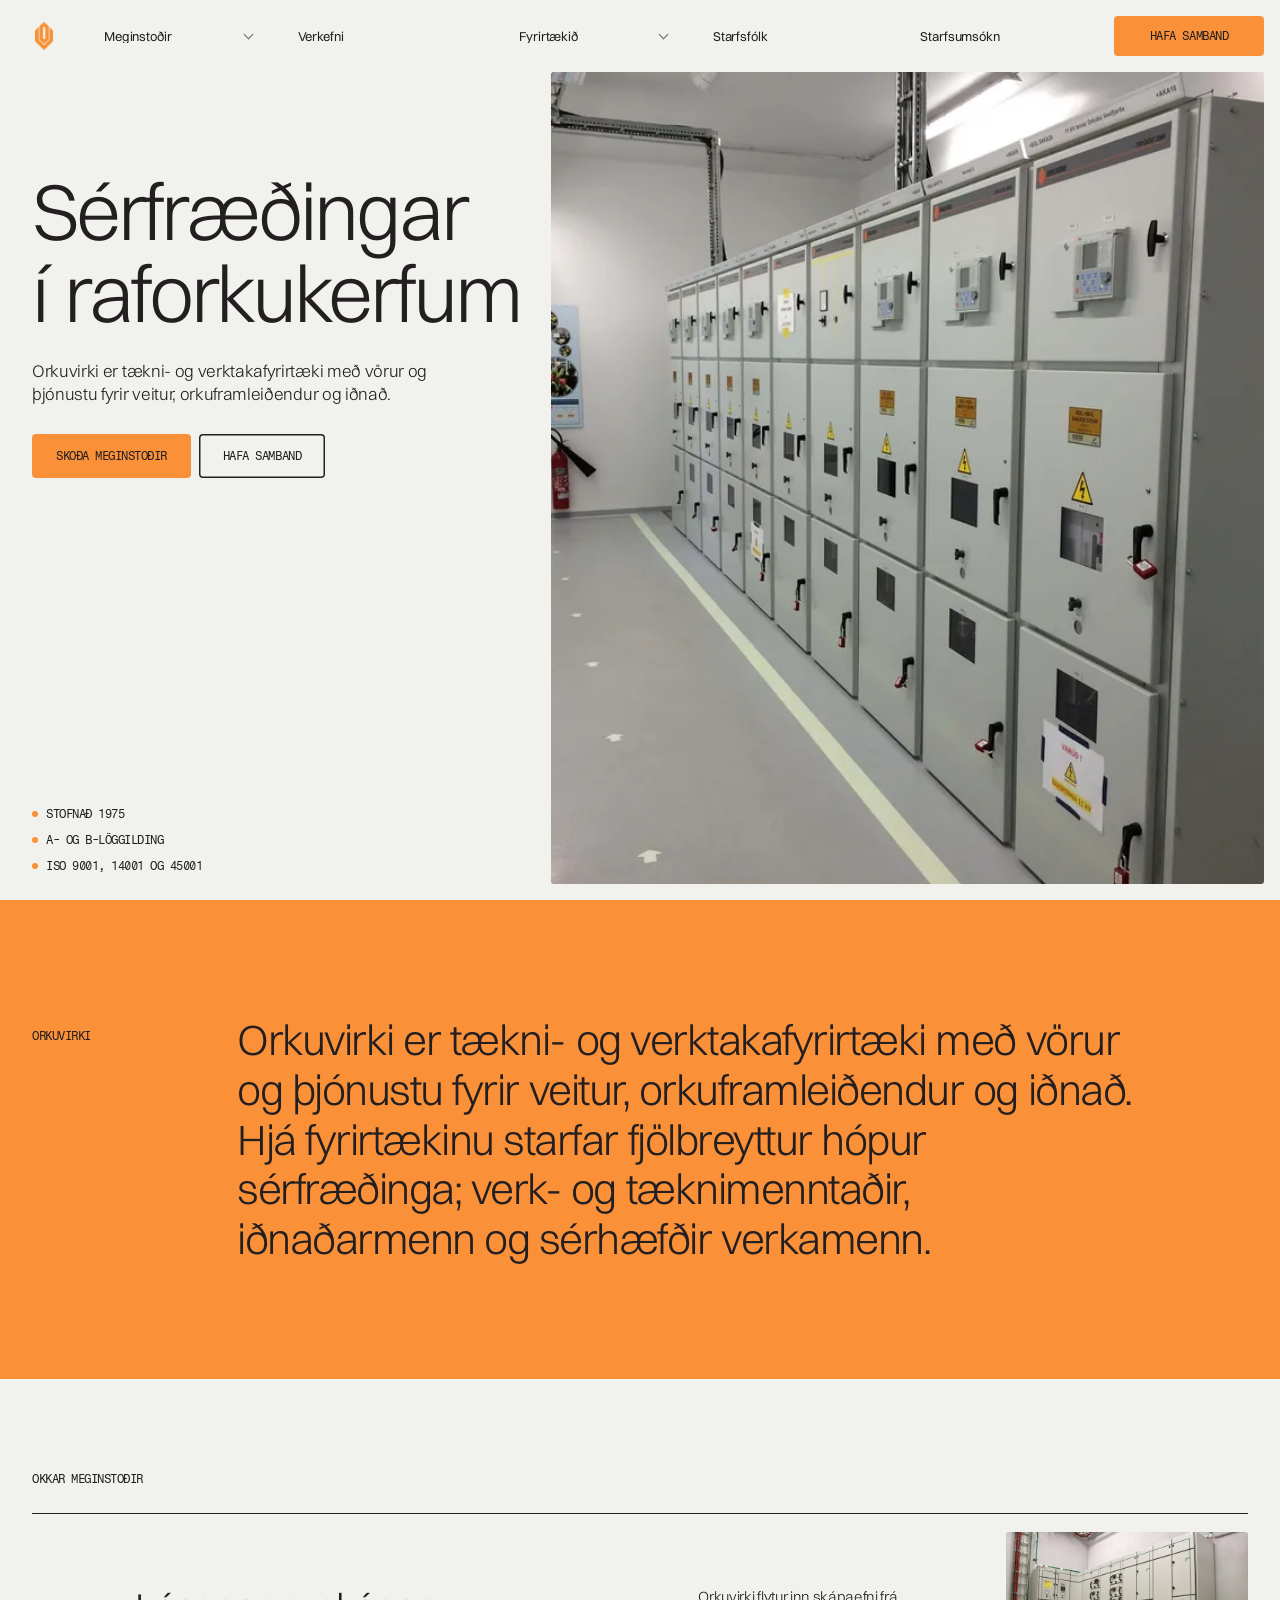
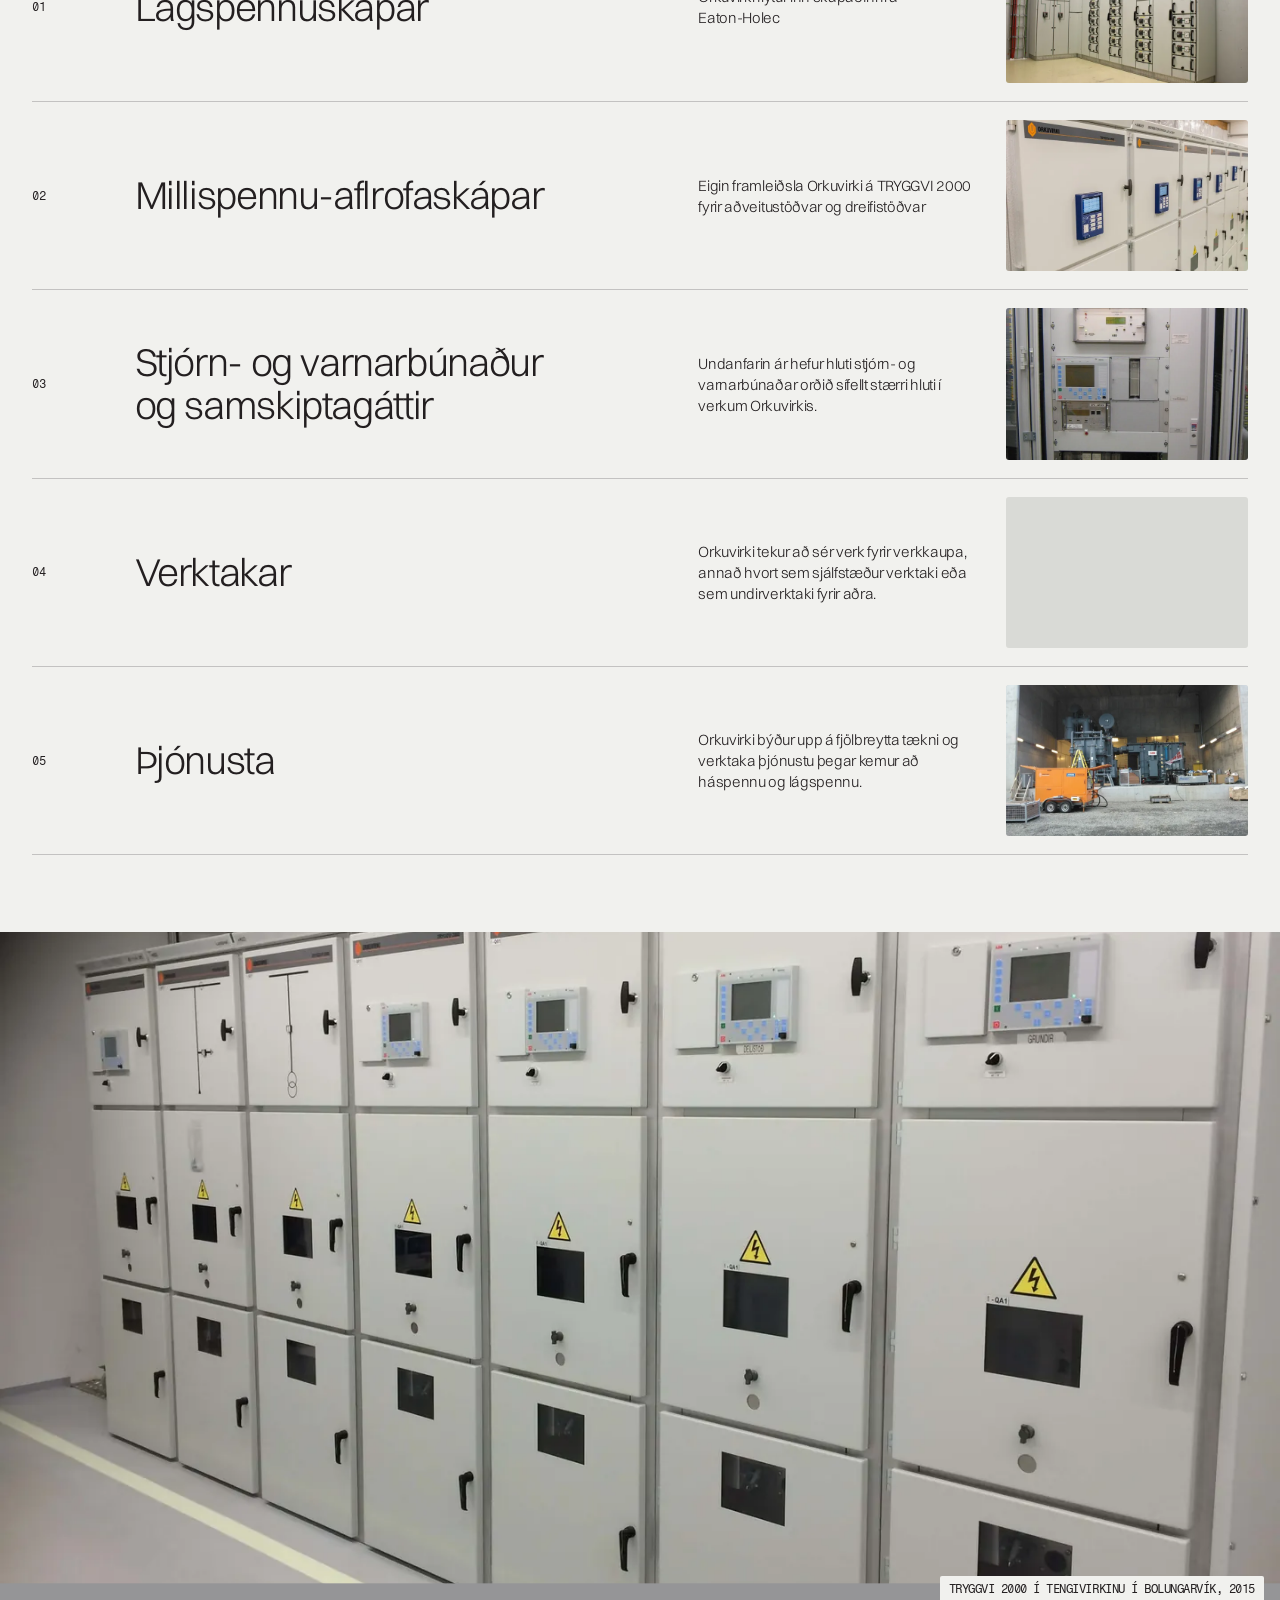
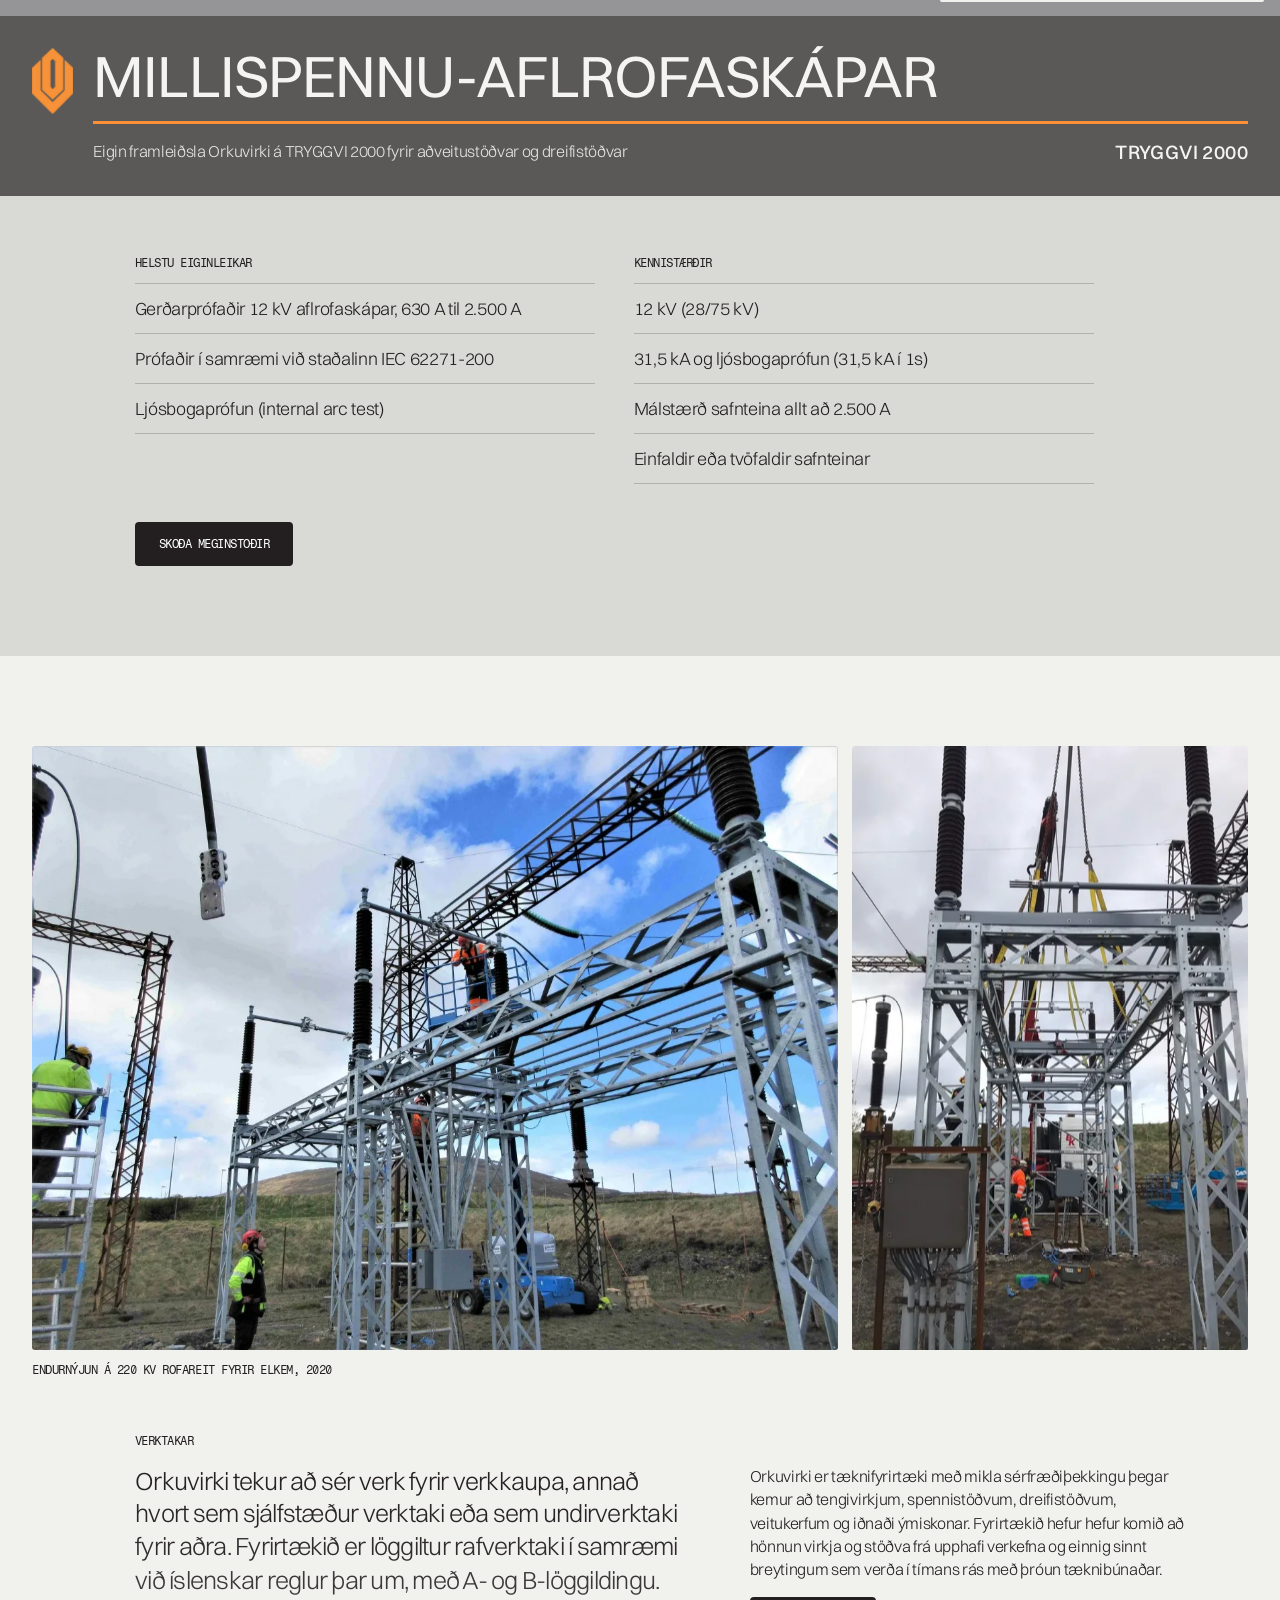
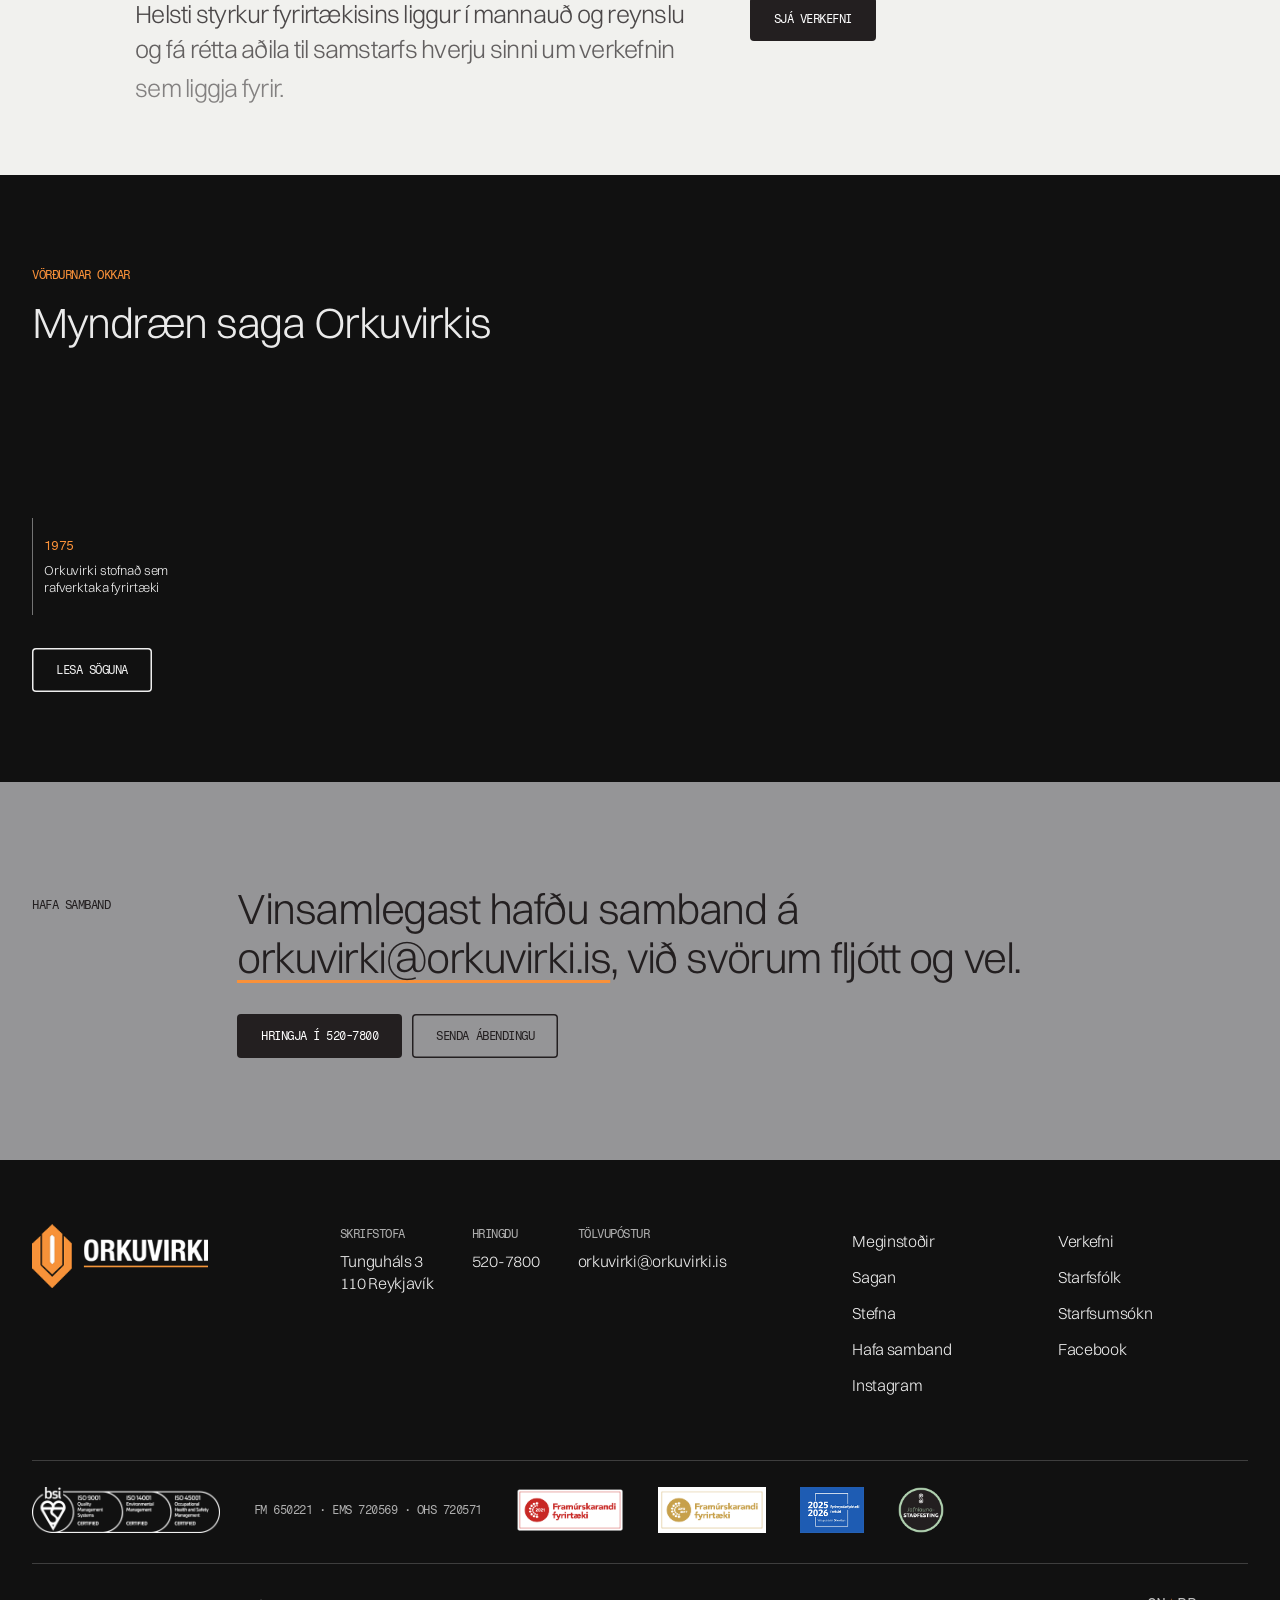
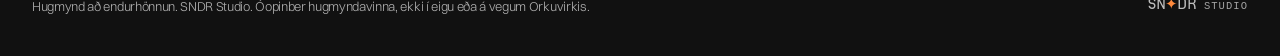
==== commit c1b5ab3b: "Deploy fc46c11 (noindex preview)" ====
--- a/index.html
+++ b/index.html
@@ -20,8 +20,8 @@
 })();</script>
 <script>(function(d){d.classList.add('js');if(!matchMedia('(prefers-reduced-motion: reduce)').matches){d.classList.add('js-motion','pre');setTimeout(function(){d.classList.remove('pre');if(!window.__ovReady)d.classList.remove('js-motion')},4000)}})(document.documentElement)</script>
 <link rel="preload" href="./assets/fonts/Switzer-Light.woff2" as="font" type="font/woff2" crossorigin>
-<link rel="stylesheet" href="./assets/css/site.css?mwf3nujy">
-<link rel="stylesheet" href="./assets/css/sndr.css?mwf3nujy">
+<link rel="stylesheet" href="./assets/css/site.css?mwf3vee5">
+<link rel="stylesheet" href="./assets/css/sndr.css?mwf3vee5">
 </head>
 <body class="is-home">
 <a class="skip" href="#efni">Beint í efni</a>
@@ -167,6 +167,6 @@
 <script src="./assets/vendor/ScrollTrigger.min.js" defer></script>
 <script src="./assets/vendor/SplitText.min.js" defer></script>
 <script src="./assets/vendor/lenis.min.js" defer></script>
-<script src="./assets/js/site.js?mwf3nujy" defer></script>
+<script src="./assets/js/site.js?mwf3vee5" defer></script>
 </body>
 </html>
--- a/assets/css/site.css
+++ b/assets/css/site.css
@@ -73,8 +73,8 @@
 .seg_btn i{flex:none;width:7px;height:7px;border-right:1.5px solid currentColor;border-bottom:1.5px solid currentColor;transform:translateY(-2px) rotate(45deg);opacity:.65;transition:transform .35s var(--ease-io)}
 .seg_btn[aria-expanded="true"] i{transform:translateY(2px) rotate(225deg)}
 .seg[aria-current="page"] span:before,.seg_btn[data-current] span:before{content:"";display:inline-block;width:6px;height:6px;margin-right:8px;background:var(--orange);vertical-align:1px}
-.seg_panel{position:absolute;left:0;top:calc(100% + 4px);width:100%;min-width:250px;padding:6px;border-radius:3px;background:rgba(241,241,238,.97);display:grid;gap:2px;clip-path:inset(0 0 100% 0);visibility:hidden;transition:clip-path .3s var(--ease-io),visibility 0s .3s}
-.seg_panel.is-open{clip-path:inset(0);visibility:visible;transition:clip-path .45s var(--ease-io)}
+.seg_panel{position:absolute;left:0;top:calc(100% + 4px);width:100%;min-width:250px;padding:6px;border-radius:3px;background:#fff;box-shadow:0 0 0 1px rgba(35,31,32,.1),0 18px 40px -18px rgba(35,31,32,.35);display:grid;gap:2px;clip-path:inset(0 0 100% 0);visibility:hidden;transition:clip-path .3s var(--ease-io),visibility 0s .3s}
+.seg_panel.is-open{clip-path:inset(-1px -40px -60px -40px);visibility:visible;transition:clip-path .45s var(--ease-io)}
 .seg_panel a{display:flex;align-items:center;min-height:40px;padding:6px 8px;border-radius:2px;font:400 14px/1.25 var(--sans);letter-spacing:-.01em;text-decoration:none;opacity:0;transform:translateY(12px);transition:opacity .2s,transform .2s,background-color .2s}
 .seg_panel.is-open a{opacity:1;transform:none;transition:opacity .3s,transform .5s var(--ease-out),background-color .2s}
 .seg_panel.is-open a:nth-child(1){transition-delay:.08s,.08s,0s}.seg_panel.is-open a:nth-child(2){transition-delay:.11s,.11s,0s}.seg_panel.is-open a:nth-child(3){transition-delay:.14s,.14s,0s}
